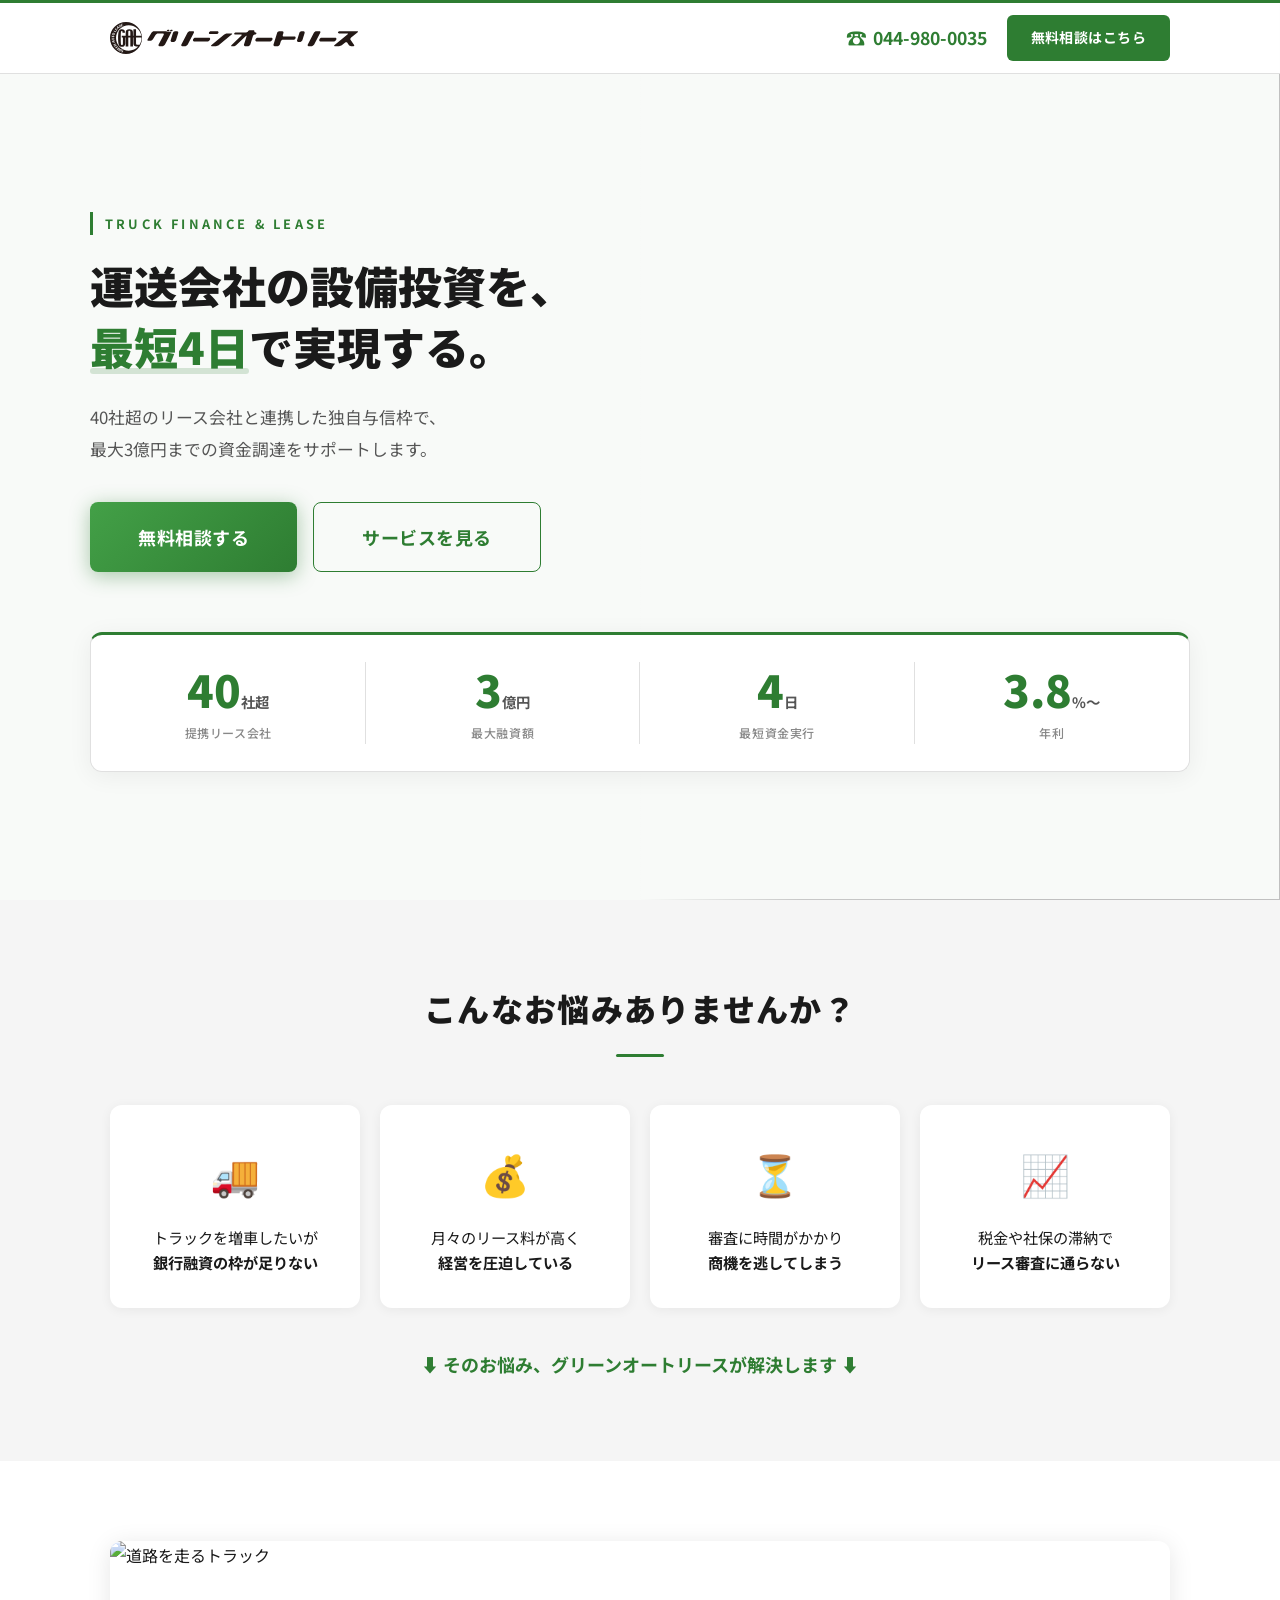
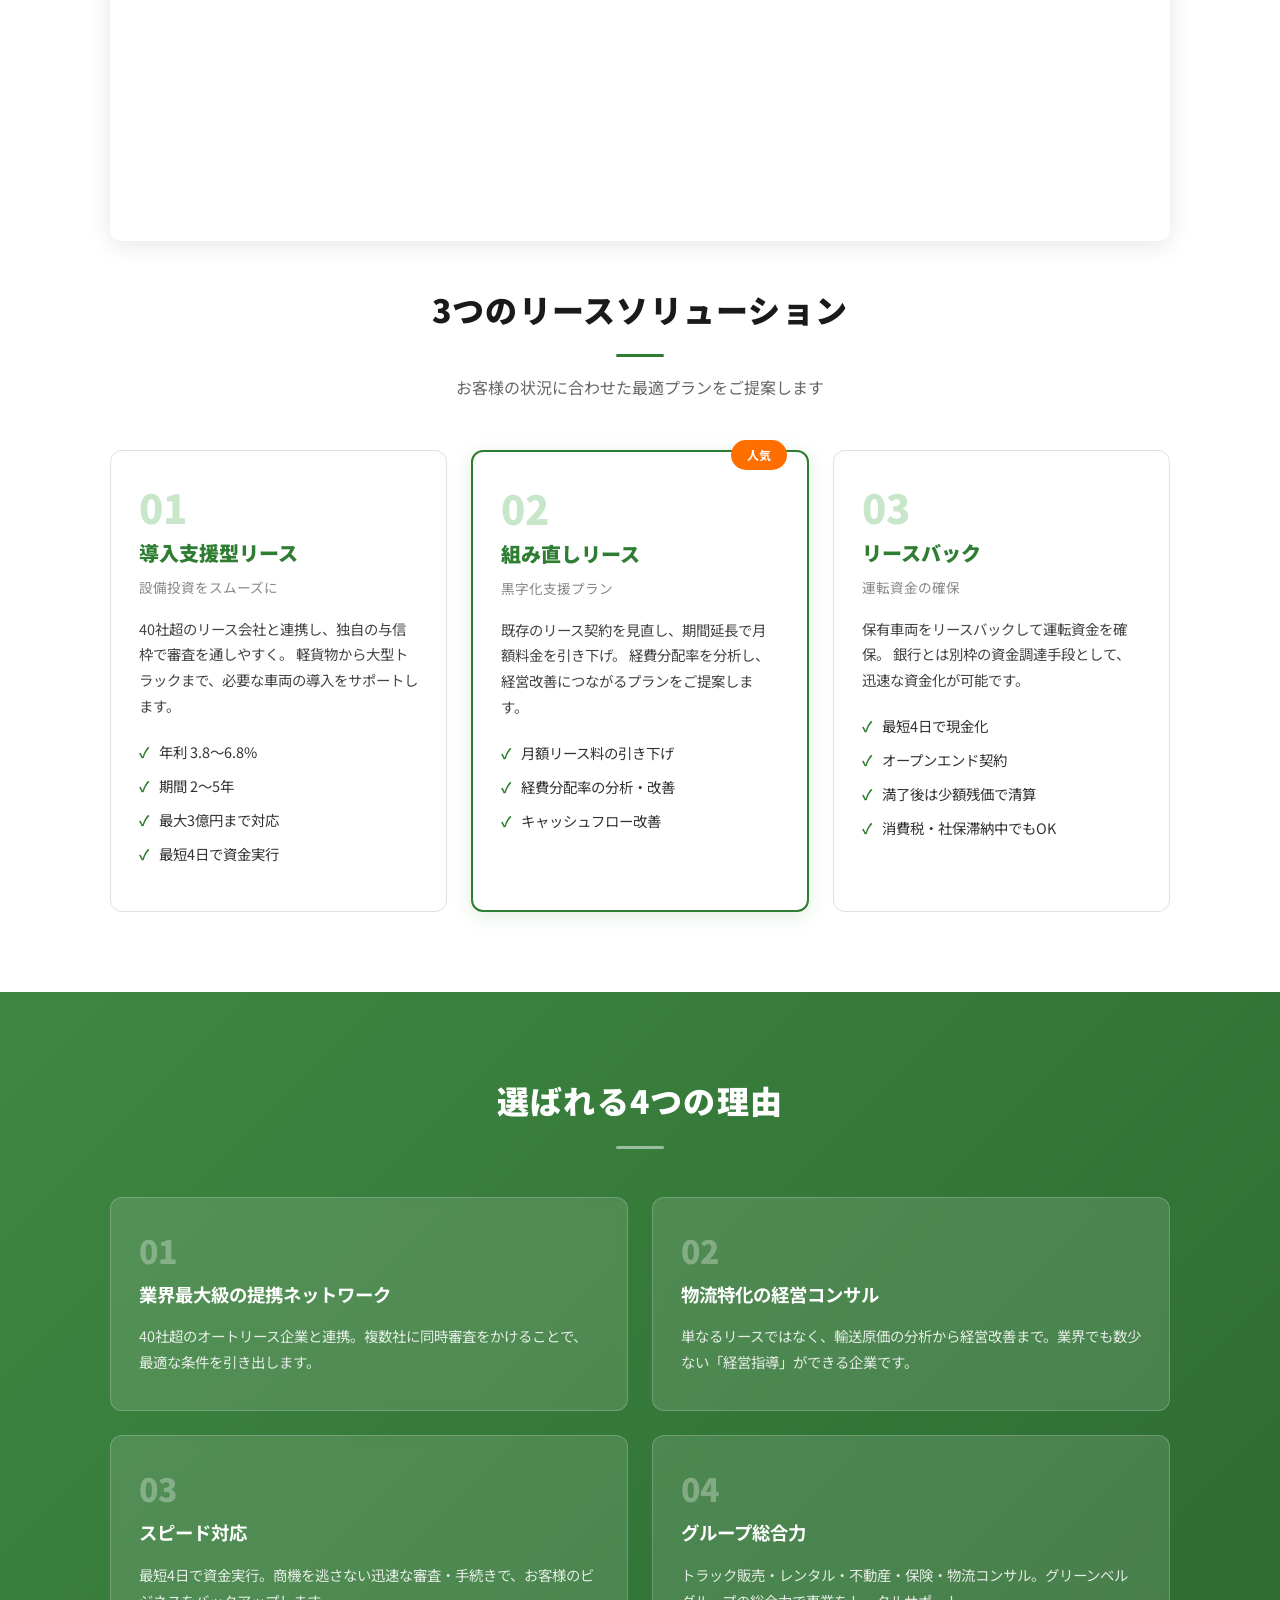
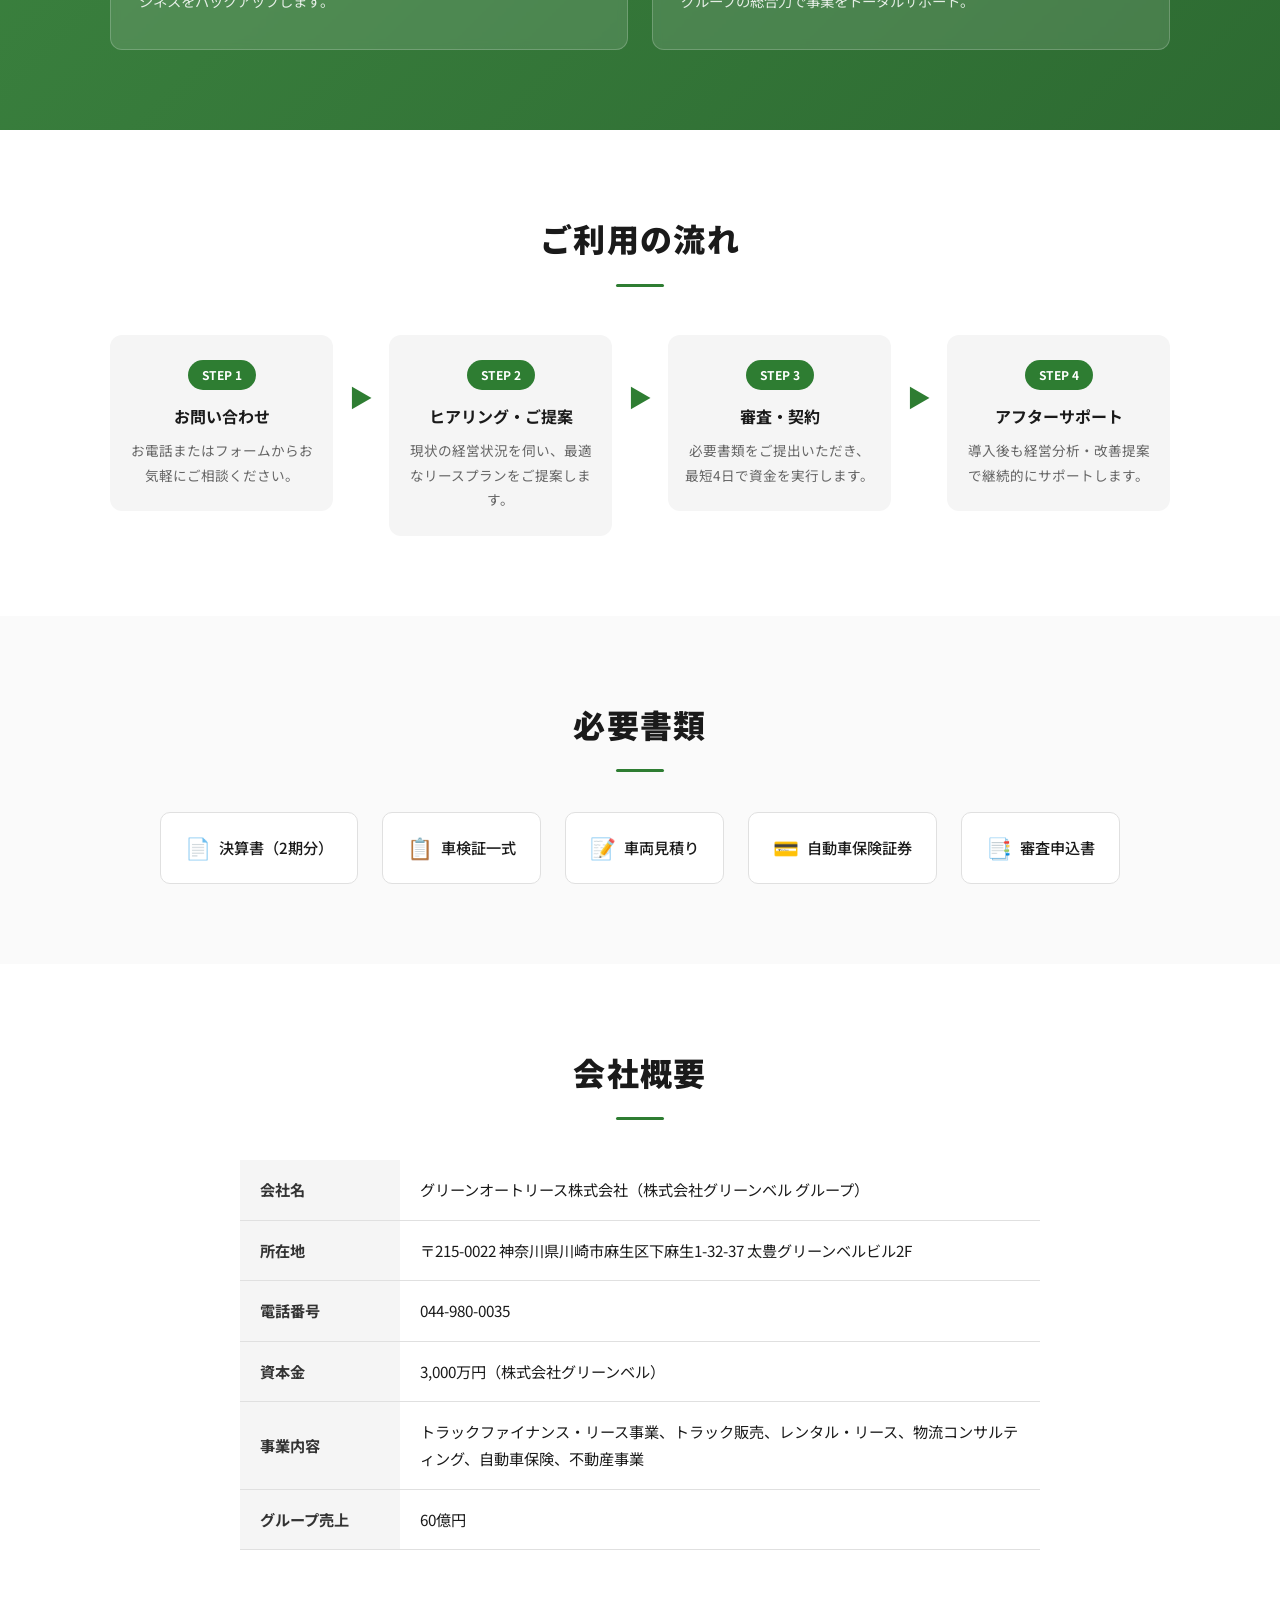
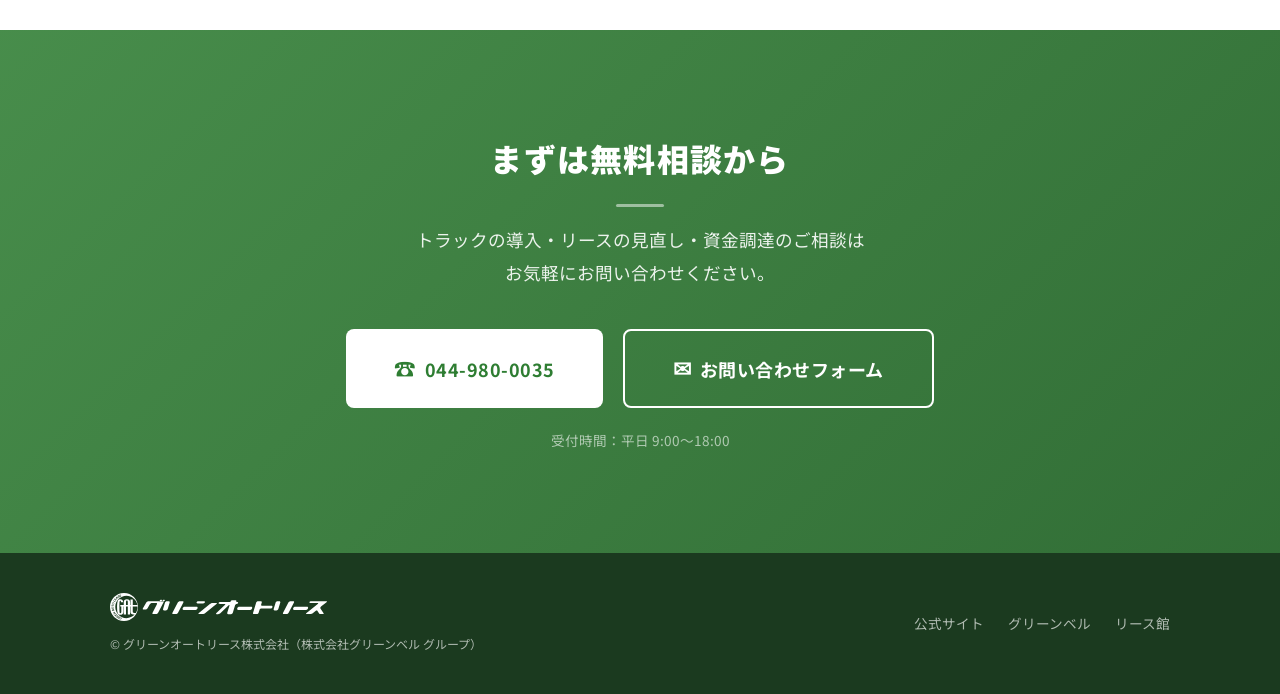
==== index.html @ 9e3f29f7 "Initial commit: グリーンオートリース LP Co-Authored-By: Claude Opus 4.6 <noreply@anthropic.com>" ====
<!DOCTYPE html>
<html lang="ja">
<head>
  <meta charset="UTF-8">
  <meta name="viewport" content="width=device-width, initial-scale=1.0">
  <title>グリーンオートリース｜物流事業の経営支援に特化したトラックリース</title>
  <meta name="description" content="グリーンオートリース株式会社。40社超のリース会社と連携し、最短4日・最大3億円のトラックファイナンスを実現。運送事業者様の黒字経営を支援します。">
  <link rel="preconnect" href="https://fonts.googleapis.com">
  <link href="https://fonts.googleapis.com/css2?family=Noto+Sans+JP:wght@400;500;700;900&display=swap" rel="stylesheet">
  <link rel="stylesheet" href="style.css">
</head>
<body>

  <!-- ========== HEADER ========== -->
  <header class="header">
    <div class="container header__inner">
      <a href="#" class="header__logo">
        <img src="logo.svg" alt="グリーンオートリース" class="header__logo-img">
      </a>
      <nav class="header__nav">
        <a href="tel:044-980-0035" class="header__tel">
          <span class="header__tel-icon">&#9742;</span>
          <span>044-980-0035</span>
        </a>
        <a href="#contact" class="btn btn--header">無料相談はこちら</a>
      </nav>
    </div>
  </header>

  <!-- ========== HERO ========== -->
  <section class="hero">
    <div class="hero__bg">
      <img src="https://images.unsplash.com/photo-1601584115197-04ecc0da31d7?w=1920&q=80" alt="" class="hero__bg-img">
    </div>
    <div class="container hero__inner">
      <div class="hero__content">
        <p class="hero__label">TRUCK FINANCE &amp; LEASE</p>
        <h1 class="hero__title">
          運送会社の設備投資を、<br>
          <span class="hero__title--accent">最短4日</span>で実現する。
        </h1>
        <p class="hero__lead">
          40社超のリース会社と連携した独自与信枠で、<br class="pc-only">
          最大3億円までの資金調達をサポートします。
        </p>
        <div class="hero__cta-group">
          <a href="#contact" class="btn btn--accent btn--lg">無料相談する</a>
          <a href="#services" class="btn btn--ghost btn--lg">サービスを見る</a>
        </div>
      </div>
      <div class="hero__numbers">
        <div class="hero__number-item">
          <span class="hero__number-value">40<small>社超</small></span>
          <span class="hero__number-label">提携リース会社</span>
        </div>
        <div class="hero__number-item">
          <span class="hero__number-value">3<small>億円</small></span>
          <span class="hero__number-label">最大融資額</span>
        </div>
        <div class="hero__number-item">
          <span class="hero__number-value">4<small>日</small></span>
          <span class="hero__number-label">最短資金実行</span>
        </div>
        <div class="hero__number-item">
          <span class="hero__number-value">3.8<small>%〜</small></span>
          <span class="hero__number-label">年利</span>
        </div>
      </div>
    </div>
  </section>

  <!-- ========== PROBLEMS ========== -->
  <section class="section section--gray" id="problems">
    <div class="container">
      <h2 class="section__title">こんなお悩みありませんか？</h2>
      <div class="problems__grid">
        <div class="problem-card">
          <div class="problem-card__icon">&#128666;</div>
          <p class="problem-card__text">トラックを増車したいが<br><strong>銀行融資の枠が足りない</strong></p>
        </div>
        <div class="problem-card">
          <div class="problem-card__icon">&#128176;</div>
          <p class="problem-card__text">月々のリース料が高く<br><strong>経営を圧迫している</strong></p>
        </div>
        <div class="problem-card">
          <div class="problem-card__icon">&#9203;</div>
          <p class="problem-card__text">審査に時間がかかり<br><strong>商機を逃してしまう</strong></p>
        </div>
        <div class="problem-card">
          <div class="problem-card__icon">&#128200;</div>
          <p class="problem-card__text">税金や社保の滞納で<br><strong>リース審査に通らない</strong></p>
        </div>
      </div>
      <p class="problems__answer">
        &#11015; そのお悩み、<strong>グリーンオートリース</strong>が解決します &#11015;
      </p>
    </div>
  </section>

  <!-- ========== SERVICES ========== -->
  <section class="section" id="services">
    <div class="container">
      <div class="section__hero-image">
        <img src="https://images.unsplash.com/photo-1592838064575-70ed626d3a0e?w=1100&q=80" alt="道路を走るトラック" class="section__img" loading="lazy">
      </div>
      <h2 class="section__title">3つのリースソリューション</h2>
      <p class="section__subtitle">お客様の状況に合わせた最適プランをご提案します</p>
      <div class="services__grid">

        <div class="service-card">
          <div class="service-card__number">01</div>
          <h3 class="service-card__title">導入支援型リース</h3>
          <p class="service-card__subtitle">設備投資をスムーズに</p>
          <p class="service-card__desc">
            40社超のリース会社と連携し、独自の与信枠で審査を通しやすく。
            軽貨物から大型トラックまで、必要な車両の導入をサポートします。
          </p>
          <ul class="service-card__list">
            <li>年利 3.8〜6.8%</li>
            <li>期間 2〜5年</li>
            <li>最大3億円まで対応</li>
            <li>最短4日で資金実行</li>
          </ul>
        </div>

        <div class="service-card service-card--highlight">
          <div class="service-card__badge">人気</div>
          <div class="service-card__number">02</div>
          <h3 class="service-card__title">組み直しリース</h3>
          <p class="service-card__subtitle">黒字化支援プラン</p>
          <p class="service-card__desc">
            既存のリース契約を見直し、期間延長で月額料金を引き下げ。
            経費分配率を分析し、経営改善につながるプランをご提案します。
          </p>
          <ul class="service-card__list">
            <li>月額リース料の引き下げ</li>
            <li>経費分配率の分析・改善</li>
            <li>キャッシュフロー改善</li>
          </ul>
        </div>

        <div class="service-card">
          <div class="service-card__number">03</div>
          <h3 class="service-card__title">リースバック</h3>
          <p class="service-card__subtitle">運転資金の確保</p>
          <p class="service-card__desc">
            保有車両をリースバックして運転資金を確保。
            銀行とは別枠の資金調達手段として、迅速な資金化が可能です。
          </p>
          <ul class="service-card__list">
            <li>最短4日で現金化</li>
            <li>オープンエンド契約</li>
            <li>満了後は少額残価で清算</li>
            <li>消費税・社保滞納中でもOK</li>
          </ul>
        </div>

      </div>
    </div>
  </section>

  <!-- ========== STRENGTHS ========== -->
  <section class="section section--green" id="strengths">
    <div class="container">
      <h2 class="section__title section__title--white">選ばれる4つの理由</h2>
      <div class="strengths__grid">
        <div class="strength-card">
          <div class="strength-card__number">01</div>
          <h3 class="strength-card__title">業界最大級の提携ネットワーク</h3>
          <p class="strength-card__desc">40社超のオートリース企業と連携。複数社に同時審査をかけることで、最適な条件を引き出します。</p>
        </div>
        <div class="strength-card">
          <div class="strength-card__number">02</div>
          <h3 class="strength-card__title">物流特化の経営コンサル</h3>
          <p class="strength-card__desc">単なるリースではなく、輸送原価の分析から経営改善まで。業界でも数少ない「経営指導」ができる企業です。</p>
        </div>
        <div class="strength-card">
          <div class="strength-card__number">03</div>
          <h3 class="strength-card__title">スピード対応</h3>
          <p class="strength-card__desc">最短4日で資金実行。商機を逃さない迅速な審査・手続きで、お客様のビジネスをバックアップします。</p>
        </div>
        <div class="strength-card">
          <div class="strength-card__number">04</div>
          <h3 class="strength-card__title">グループ総合力</h3>
          <p class="strength-card__desc">トラック販売・レンタル・不動産・保険・物流コンサル。グリーンベルグループの総合力で事業をトータルサポート。</p>
        </div>
      </div>
    </div>
  </section>

  <!-- ========== FLOW ========== -->
  <section class="section" id="flow">
    <div class="container">
      <h2 class="section__title">ご利用の流れ</h2>
      <div class="flow__steps">
        <div class="flow-step">
          <div class="flow-step__number">STEP 1</div>
          <h3 class="flow-step__title">お問い合わせ</h3>
          <p class="flow-step__desc">お電話またはフォームからお気軽にご相談ください。</p>
        </div>
        <div class="flow-step__arrow">&#9654;</div>
        <div class="flow-step">
          <div class="flow-step__number">STEP 2</div>
          <h3 class="flow-step__title">ヒアリング・ご提案</h3>
          <p class="flow-step__desc">現状の経営状況を伺い、最適なリースプランをご提案します。</p>
        </div>
        <div class="flow-step__arrow">&#9654;</div>
        <div class="flow-step">
          <div class="flow-step__number">STEP 3</div>
          <h3 class="flow-step__title">審査・契約</h3>
          <p class="flow-step__desc">必要書類をご提出いただき、最短4日で資金を実行します。</p>
        </div>
        <div class="flow-step__arrow">&#9654;</div>
        <div class="flow-step">
          <div class="flow-step__number">STEP 4</div>
          <h3 class="flow-step__title">アフターサポート</h3>
          <p class="flow-step__desc">導入後も経営分析・改善提案で継続的にサポートします。</p>
        </div>
      </div>
    </div>
  </section>

  <!-- ========== DOCUMENTS ========== -->
  <section class="section section--light" id="documents">
    <div class="container">
      <h2 class="section__title">必要書類</h2>
      <div class="documents__grid">
        <div class="document-item">
          <span class="document-item__icon">&#128196;</span>
          <span>決算書（2期分）</span>
        </div>
        <div class="document-item">
          <span class="document-item__icon">&#128203;</span>
          <span>車検証一式</span>
        </div>
        <div class="document-item">
          <span class="document-item__icon">&#128221;</span>
          <span>車両見積り</span>
        </div>
        <div class="document-item">
          <span class="document-item__icon">&#128179;</span>
          <span>自動車保険証券</span>
        </div>
        <div class="document-item">
          <span class="document-item__icon">&#128209;</span>
          <span>審査申込書</span>
        </div>
      </div>
    </div>
  </section>

  <!-- ========== COMPANY ========== -->
  <section class="section" id="company">
    <div class="container">
      <h2 class="section__title">会社概要</h2>
      <table class="company-table">
        <tr>
          <th>会社名</th>
          <td>グリーンオートリース株式会社（株式会社グリーンベル グループ）</td>
        </tr>
        <tr>
          <th>所在地</th>
          <td>〒215-0022 神奈川県川崎市麻生区下麻生1-32-37 太豊グリーンベルビル2F</td>
        </tr>
        <tr>
          <th>電話番号</th>
          <td>044-980-0035</td>
        </tr>
        <tr>
          <th>資本金</th>
          <td>3,000万円（株式会社グリーンベル）</td>
        </tr>
        <tr>
          <th>事業内容</th>
          <td>トラックファイナンス・リース事業、トラック販売、レンタル・リース、物流コンサルティング、自動車保険、不動産事業</td>
        </tr>
        <tr>
          <th>グループ売上</th>
          <td>60億円</td>
        </tr>
      </table>
    </div>
  </section>

  <!-- ========== CTA / CONTACT ========== -->
  <section class="section section--cta" id="contact">
    <div class="container">
      <h2 class="section__title section__title--white">まずは無料相談から</h2>
      <p class="cta__lead">トラックの導入・リースの見直し・資金調達のご相談は<br>お気軽にお問い合わせください。</p>
      <div class="cta__buttons">
        <a href="tel:044-980-0035" class="btn btn--white btn--lg">
          <span class="btn__icon">&#9742;</span> 044-980-0035
        </a>
        <a href="#" class="btn btn--outline-white btn--lg">
          <span class="btn__icon">&#9993;</span> お問い合わせフォーム
        </a>
      </div>
      <p class="cta__note">受付時間：平日 9:00〜18:00</p>
    </div>
  </section>

  <!-- ========== FOOTER ========== -->
  <footer class="footer">
    <div class="container footer__inner">
      <div class="footer__brand">
        <img src="logo_white.svg" alt="グリーンオートリース" class="footer__logo-img">
        <p class="footer__copy">&copy; グリーンオートリース株式会社（株式会社グリーンベル グループ）</p>
      </div>
      <div class="footer__links">
        <a href="https://www.g-autolease.com/" target="_blank" rel="noopener">公式サイト</a>
        <a href="https://www.green-bell.net/" target="_blank" rel="noopener">グリーンベル</a>
        <a href="https://leasecan.com/" target="_blank" rel="noopener">リース館</a>
      </div>
    </div>
  </footer>

</body>
</html>
---- style.css ----
/* ========================================
   グリーンオートリース LP - Style
   ======================================== */

/* ---------- Reset & Base ---------- */
*,
*::before,
*::after {
  margin: 0;
  padding: 0;
  box-sizing: border-box;
}

html {
  scroll-behavior: smooth;
  font-size: 16px;
}

body {
  font-family: "Noto Sans JP", sans-serif;
  color: #1a1a1a;
  line-height: 1.8;
  background: #fff;
}

a {
  color: inherit;
  text-decoration: none;
}

img {
  max-width: 100%;
  height: auto;
}

/* ---------- Utility ---------- */
.container {
  max-width: 1100px;
  margin: 0 auto;
  padding: 0 20px;
}

.sp-only {
  display: none;
}

.pc-only {
  display: inline;
}

/* ---------- Buttons ---------- */
.btn {
  display: inline-flex;
  align-items: center;
  justify-content: center;
  gap: 8px;
  font-family: inherit;
  font-weight: 700;
  border: none;
  border-radius: 6px;
  cursor: pointer;
  transition: all 0.3s ease;
  text-align: center;
  letter-spacing: 0.03em;
}

.btn--primary {
  background: #2e7d32;
  color: #fff;
  box-shadow: 0 4px 16px rgba(46, 125, 50, 0.35);
}

.btn--primary:hover {
  background: #1b5e20;
  transform: translateY(-2px);
  box-shadow: 0 6px 20px rgba(46, 125, 50, 0.45);
}

.btn--white {
  background: #fff;
  color: #2e7d32;
}

.btn--white:hover {
  background: #e8f5e9;
}

.btn--outline-white {
  background: transparent;
  color: #fff;
  border: 2px solid #fff;
}

.btn--outline-white:hover {
  background: rgba(255, 255, 255, 0.15);
}

.btn--accent {
  background: linear-gradient(135deg, #43a047, #2e7d32);
  color: #fff;
  box-shadow: 0 4px 20px rgba(46, 125, 50, 0.4);
  border: none;
}

.btn--accent:hover {
  background: linear-gradient(135deg, #388e3c, #1b5e20);
  transform: translateY(-2px);
  box-shadow: 0 8px 28px rgba(46, 125, 50, 0.5);
}

.btn--ghost {
  background: transparent;
  color: #2e7d32;
  border: 1px solid #2e7d32;
}

.btn--ghost:hover {
  background: #e8f5e9;
  border-color: #1b5e20;
}

.btn--header {
  background: #2e7d32;
  color: #fff;
  padding: 10px 24px;
  font-size: 0.875rem;
  border-radius: 6px;
}

.btn--header:hover {
  background: #1b5e20;
}

.btn--lg {
  padding: 18px 48px;
  font-size: 1.125rem;
  border-radius: 8px;
}

.btn__icon {
  font-size: 1.2em;
}

/* ---------- Header ---------- */
.header {
  position: fixed;
  top: 0;
  left: 0;
  width: 100%;
  background: rgba(255, 255, 255, 0.97);
  backdrop-filter: blur(12px);
  z-index: 100;
  border-bottom: 1px solid #e0e0e0;
  border-top: 3px solid #2e7d32;
}

.header__inner {
  display: flex;
  align-items: center;
  justify-content: space-between;
  height: 70px;
}

.header__logo {
  display: flex;
  align-items: center;
}

.header__logo-img {
  height: 32px;
  width: auto;
}

.header__nav {
  display: flex;
  align-items: center;
  gap: 20px;
}

.header__tel {
  display: flex;
  align-items: center;
  gap: 6px;
  font-weight: 700;
  font-size: 1.1rem;
  color: #2e7d32;
}

.header__tel-icon {
  font-size: 1.3rem;
}

/* ---------- Hero ---------- */
.hero {
  position: relative;
  min-height: 100vh;
  display: flex;
  align-items: center;
  overflow: hidden;
  background: #f8faf8;
}

.hero__bg {
  position: absolute;
  right: 0;
  top: 0;
  width: 50%;
  height: 100%;
  z-index: 1;
}

.hero__bg-img {
  width: 100%;
  height: 100%;
  object-fit: cover;
}

.hero__bg::after {
  content: "";
  position: absolute;
  inset: 0;
  background: linear-gradient(
    90deg,
    #f8faf8 0%,
    rgba(248, 250, 248, 0.15) 25%,
    transparent 60%
  );
}

.hero__inner {
  position: relative;
  z-index: 2;
  padding: 160px 0 80px;
  width: 100%;
}

.hero__content {
  max-width: 600px;
}

.hero__label {
  display: inline-block;
  color: #2e7d32;
  font-size: 0.8rem;
  font-weight: 700;
  letter-spacing: 0.25em;
  text-transform: uppercase;
  margin-bottom: 20px;
  border-left: 3px solid #2e7d32;
  padding-left: 12px;
}

.hero__title {
  font-size: 2.75rem;
  font-weight: 900;
  line-height: 1.4;
  margin-bottom: 24px;
  color: #1a1a1a;
}

.hero__title--accent {
  color: #2e7d32;
  position: relative;
  display: inline-block;
}

.hero__title--accent::after {
  content: "";
  position: absolute;
  bottom: 4px;
  left: 0;
  width: 100%;
  height: 6px;
  background: rgba(46, 125, 50, 0.18);
  border-radius: 3px;
}

.hero__lead {
  font-size: 1.05rem;
  color: #555;
  margin-bottom: 36px;
  line-height: 1.9;
}

.hero__cta-group {
  display: flex;
  gap: 16px;
  margin-bottom: 0;
}

.hero__numbers {
  display: flex;
  gap: 0;
  margin-top: 60px;
  background: #fff;
  border: 1px solid #e0e0e0;
  border-radius: 12px;
  padding: 0;
  overflow: hidden;
  box-shadow: 0 4px 24px rgba(0, 0, 0, 0.06);
  border-top: 3px solid #2e7d32;
}

.hero__number-item {
  flex: 1;
  display: flex;
  flex-direction: column;
  align-items: center;
  padding: 28px 16px;
  position: relative;
}

.hero__number-item:not(:last-child)::after {
  content: "";
  position: absolute;
  right: 0;
  top: 20%;
  height: 60%;
  width: 1px;
  background: #e0e0e0;
}

.hero__number-value {
  font-size: 2.75rem;
  font-weight: 900;
  color: #2e7d32;
  line-height: 1.2;
}

.hero__number-value small {
  font-size: 0.9rem;
  font-weight: 700;
  color: #555;
}

.hero__number-label {
  font-size: 0.75rem;
  color: #888;
  font-weight: 500;
  margin-top: 6px;
  letter-spacing: 0.05em;
}

/* ---------- Section ---------- */
.section {
  padding: 80px 0;
}

.section--gray {
  background: #f5f5f5;
}

.section--light {
  background: #fafafa;
}

.section--green {
  background:
    linear-gradient(135deg, rgba(46, 125, 50, 0.92), rgba(27, 94, 32, 0.92)),
    url('https://images.unsplash.com/photo-1644079446600-219068676743?w=1600&q=80') center/cover no-repeat;
}

.section--cta {
  background:
    linear-gradient(135deg, rgba(46, 125, 50, 0.88), rgba(27, 94, 32, 0.90)),
    url('https://images.unsplash.com/photo-1565891741441-64926e441838?w=1600&q=80') center/cover no-repeat;
  padding: 100px 0;
}

.section__title {
  text-align: center;
  font-size: 2rem;
  font-weight: 900;
  margin-bottom: 16px;
  color: #1a1a1a;
  letter-spacing: 0.04em;
}

.section__title::after {
  content: "";
  display: block;
  width: 48px;
  height: 3px;
  background: #2e7d32;
  margin: 16px auto 0;
  border-radius: 2px;
}

.section__title--white {
  color: #fff;
}

.section__title--white::after {
  background: rgba(255, 255, 255, 0.5);
}

.section__subtitle {
  text-align: center;
  color: #666;
  margin-bottom: 48px;
}

.section__hero-image {
  margin-bottom: 40px;
  border-radius: 12px;
  overflow: hidden;
  box-shadow: 0 4px 24px rgba(0, 0, 0, 0.1);
}

.section__img {
  width: 100%;
  height: 300px;
  object-fit: cover;
  display: block;
}

/* ---------- Problems ---------- */
.problems__grid {
  display: grid;
  grid-template-columns: repeat(4, 1fr);
  gap: 20px;
  margin: 48px 0 40px;
}

.problem-card {
  background: #fff;
  border-radius: 12px;
  padding: 32px 20px;
  text-align: center;
  box-shadow: 0 2px 12px rgba(0, 0, 0, 0.06);
  transition: transform 0.3s ease;
}

.problem-card:hover {
  transform: translateY(-4px);
}

.problem-card__icon {
  font-size: 2.5rem;
  margin-bottom: 16px;
}

.problem-card__text {
  font-size: 0.95rem;
  line-height: 1.7;
}

.problems__answer {
  text-align: center;
  font-size: 1.125rem;
  color: #2e7d32;
  font-weight: 700;
}

/* ---------- Services ---------- */
.services__grid {
  display: grid;
  grid-template-columns: repeat(3, 1fr);
  gap: 24px;
  margin-top: 48px;
}

.service-card {
  background: #fff;
  border: 1px solid #e0e0e0;
  border-radius: 12px;
  padding: 36px 28px;
  position: relative;
  transition: all 0.3s ease;
}

.service-card:hover {
  box-shadow: 0 8px 32px rgba(0, 0, 0, 0.1);
  transform: translateY(-4px);
}

.service-card--highlight {
  border: 2px solid #2e7d32;
  box-shadow: 0 4px 20px rgba(46, 125, 50, 0.15);
}

.service-card__badge {
  position: absolute;
  top: -12px;
  right: 20px;
  background: #ff6f00;
  color: #fff;
  padding: 4px 16px;
  border-radius: 20px;
  font-size: 0.75rem;
  font-weight: 700;
}

.service-card__number {
  font-size: 2.5rem;
  font-weight: 900;
  color: #c8e6c9;
  margin-bottom: 8px;
  line-height: 1;
}

.service-card__title {
  font-size: 1.25rem;
  font-weight: 900;
  margin-bottom: 4px;
  color: #2e7d32;
}

.service-card__subtitle {
  font-size: 0.85rem;
  color: #888;
  margin-bottom: 16px;
}

.service-card__desc {
  font-size: 0.9rem;
  color: #444;
  margin-bottom: 20px;
  line-height: 1.8;
}

.service-card__list {
  list-style: none;
  padding: 0;
}

.service-card__list li {
  position: relative;
  padding-left: 20px;
  font-size: 0.9rem;
  margin-bottom: 8px;
  color: #333;
}

.service-card__list li::before {
  content: "✓";
  position: absolute;
  left: 0;
  color: #2e7d32;
  font-weight: 700;
}

/* ---------- Strengths ---------- */
.strengths__grid {
  display: grid;
  grid-template-columns: repeat(2, 1fr);
  gap: 24px;
  margin-top: 48px;
}

.strength-card {
  background: rgba(255, 255, 255, 0.12);
  backdrop-filter: blur(4px);
  border: 1px solid rgba(255, 255, 255, 0.2);
  border-radius: 12px;
  padding: 36px 28px;
  color: #fff;
  transition: all 0.3s ease;
}

.strength-card:hover {
  background: rgba(255, 255, 255, 0.18);
  transform: translateY(-4px);
}

.strength-card__number {
  font-size: 2rem;
  font-weight: 900;
  color: rgba(255, 255, 255, 0.3);
  margin-bottom: 12px;
  line-height: 1;
}

.strength-card__title {
  font-size: 1.15rem;
  font-weight: 700;
  margin-bottom: 12px;
}

.strength-card__desc {
  font-size: 0.9rem;
  line-height: 1.8;
  color: rgba(255, 255, 255, 0.85);
}

/* ---------- Flow ---------- */
.flow__steps {
  display: flex;
  align-items: flex-start;
  justify-content: center;
  gap: 16px;
  margin-top: 48px;
  flex-wrap: wrap;
}

.flow-step {
  flex: 1;
  min-width: 180px;
  max-width: 240px;
  text-align: center;
  padding: 24px 16px;
  background: #f5f5f5;
  border-radius: 12px;
}

.flow-step__number {
  font-size: 0.75rem;
  font-weight: 700;
  color: #fff;
  background: #2e7d32;
  display: inline-block;
  padding: 4px 14px;
  border-radius: 20px;
  margin-bottom: 12px;
}

.flow-step__title {
  font-size: 1rem;
  font-weight: 700;
  margin-bottom: 8px;
}

.flow-step__desc {
  font-size: 0.85rem;
  color: #666;
}

.flow-step__arrow {
  display: flex;
  align-items: center;
  color: #2e7d32;
  font-size: 1.5rem;
  padding-top: 40px;
}

/* ---------- Documents ---------- */
.documents__grid {
  display: flex;
  justify-content: center;
  gap: 24px;
  flex-wrap: wrap;
  margin-top: 40px;
}

.document-item {
  display: flex;
  align-items: center;
  gap: 8px;
  background: #fff;
  padding: 16px 24px;
  border-radius: 10px;
  border: 1px solid #e0e0e0;
  font-size: 0.95rem;
  font-weight: 500;
}

.document-item__icon {
  font-size: 1.3rem;
}

/* ---------- Company Table ---------- */
.company-table {
  width: 100%;
  max-width: 800px;
  margin: 40px auto 0;
  border-collapse: collapse;
}

.company-table th,
.company-table td {
  padding: 16px 20px;
  border-bottom: 1px solid #e0e0e0;
  text-align: left;
  font-size: 0.95rem;
}

.company-table th {
  width: 160px;
  background: #f5f5f5;
  font-weight: 700;
  color: #333;
  white-space: nowrap;
}

/* ---------- CTA ---------- */
.cta__lead {
  text-align: center;
  color: rgba(255, 255, 255, 0.9);
  font-size: 1.1rem;
  margin-bottom: 40px;
  line-height: 1.9;
}

.cta__buttons {
  display: flex;
  justify-content: center;
  gap: 20px;
  flex-wrap: wrap;
  margin-bottom: 20px;
}

.cta__note {
  text-align: center;
  color: rgba(255, 255, 255, 0.6);
  font-size: 0.85rem;
}

/* ---------- Footer ---------- */
.footer {
  background: #1b3a1f;
  color: rgba(255, 255, 255, 0.65);
  padding: 40px 0;
}

.footer__inner {
  display: flex;
  align-items: center;
  justify-content: space-between;
}

.footer__logo-img {
  height: 28px;
  width: auto;
}

.footer__copy {
  font-size: 0.75rem;
  margin-top: 4px;
}

.footer__links {
  display: flex;
  gap: 24px;
  font-size: 0.85rem;
}

.footer__links a:hover {
  color: #fff;
}

/* ========================================
   Responsive
   ======================================== */
@media (max-width: 768px) {
  .sp-only {
    display: inline;
  }

  .pc-only {
    display: none;
  }

  .hero__inner {
    padding: 120px 0 60px;
  }

  .hero__title {
    font-size: 1.75rem;
  }

  .hero__bg {
    width: 100%;
    height: 40%;
    top: auto;
    bottom: 0;
  }

  .hero__bg::after {
    background: linear-gradient(
      180deg,
      #f8faf8 0%,
      rgba(248, 250, 248, 0.5) 40%,
      transparent 100%
    );
  }

  .hero__content {
    max-width: 100%;
  }

  .hero__cta-group {
    flex-direction: column;
  }

  .hero__numbers {
    flex-wrap: wrap;
  }

  .hero__number-item {
    flex: 1 1 45%;
  }

  .hero__number-item:nth-child(2)::after {
    display: none;
  }

  .hero__number-value {
    font-size: 2rem;
  }

  .btn--lg {
    padding: 16px 32px;
    font-size: 1rem;
    width: 100%;
  }

  .section {
    padding: 60px 0;
  }

  .section__title {
    font-size: 1.5rem;
  }

  .problems__grid {
    grid-template-columns: repeat(2, 1fr);
    gap: 12px;
  }

  .services__grid {
    grid-template-columns: 1fr;
    gap: 16px;
  }

  .strengths__grid {
    grid-template-columns: 1fr;
    gap: 16px;
  }

  .flow__steps {
    flex-direction: column;
    align-items: center;
  }

  .flow-step {
    max-width: 100%;
    width: 100%;
  }

  .flow-step__arrow {
    padding-top: 0;
    transform: rotate(90deg);
  }

  .header__tel {
    display: none;
  }

  .company-table th {
    width: 100px;
    font-size: 0.85rem;
  }

  .company-table td {
    font-size: 0.85rem;
  }

  .footer__inner {
    flex-direction: column;
    text-align: center;
    gap: 20px;
  }

  .documents__grid {
    flex-direction: column;
    align-items: center;
  }

  .cta__buttons {
    flex-direction: column;
    align-items: center;
  }
}

@media (max-width: 480px) {
  .hero__title {
    font-size: 1.4rem;
  }

  .hero__number-value {
    font-size: 1.8rem;
  }

  .problems__grid {
    grid-template-columns: 1fr;
  }
}
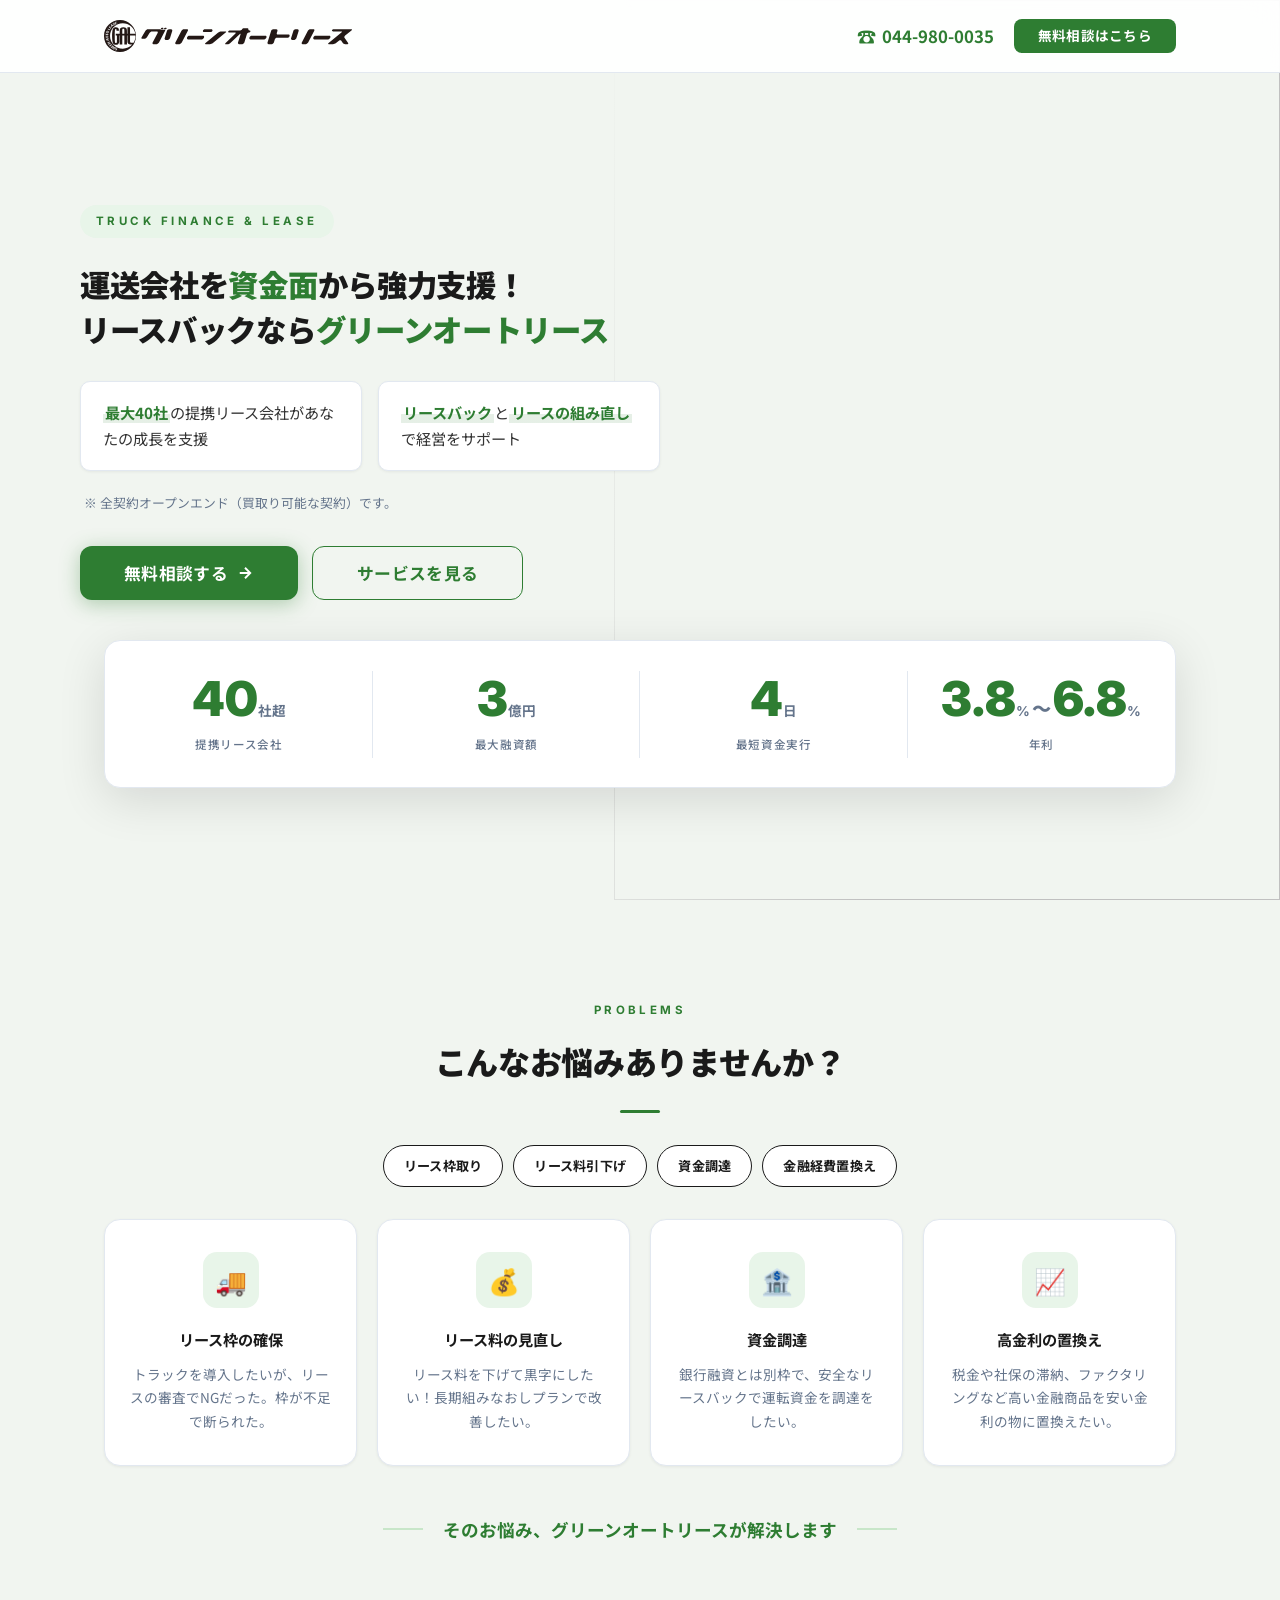
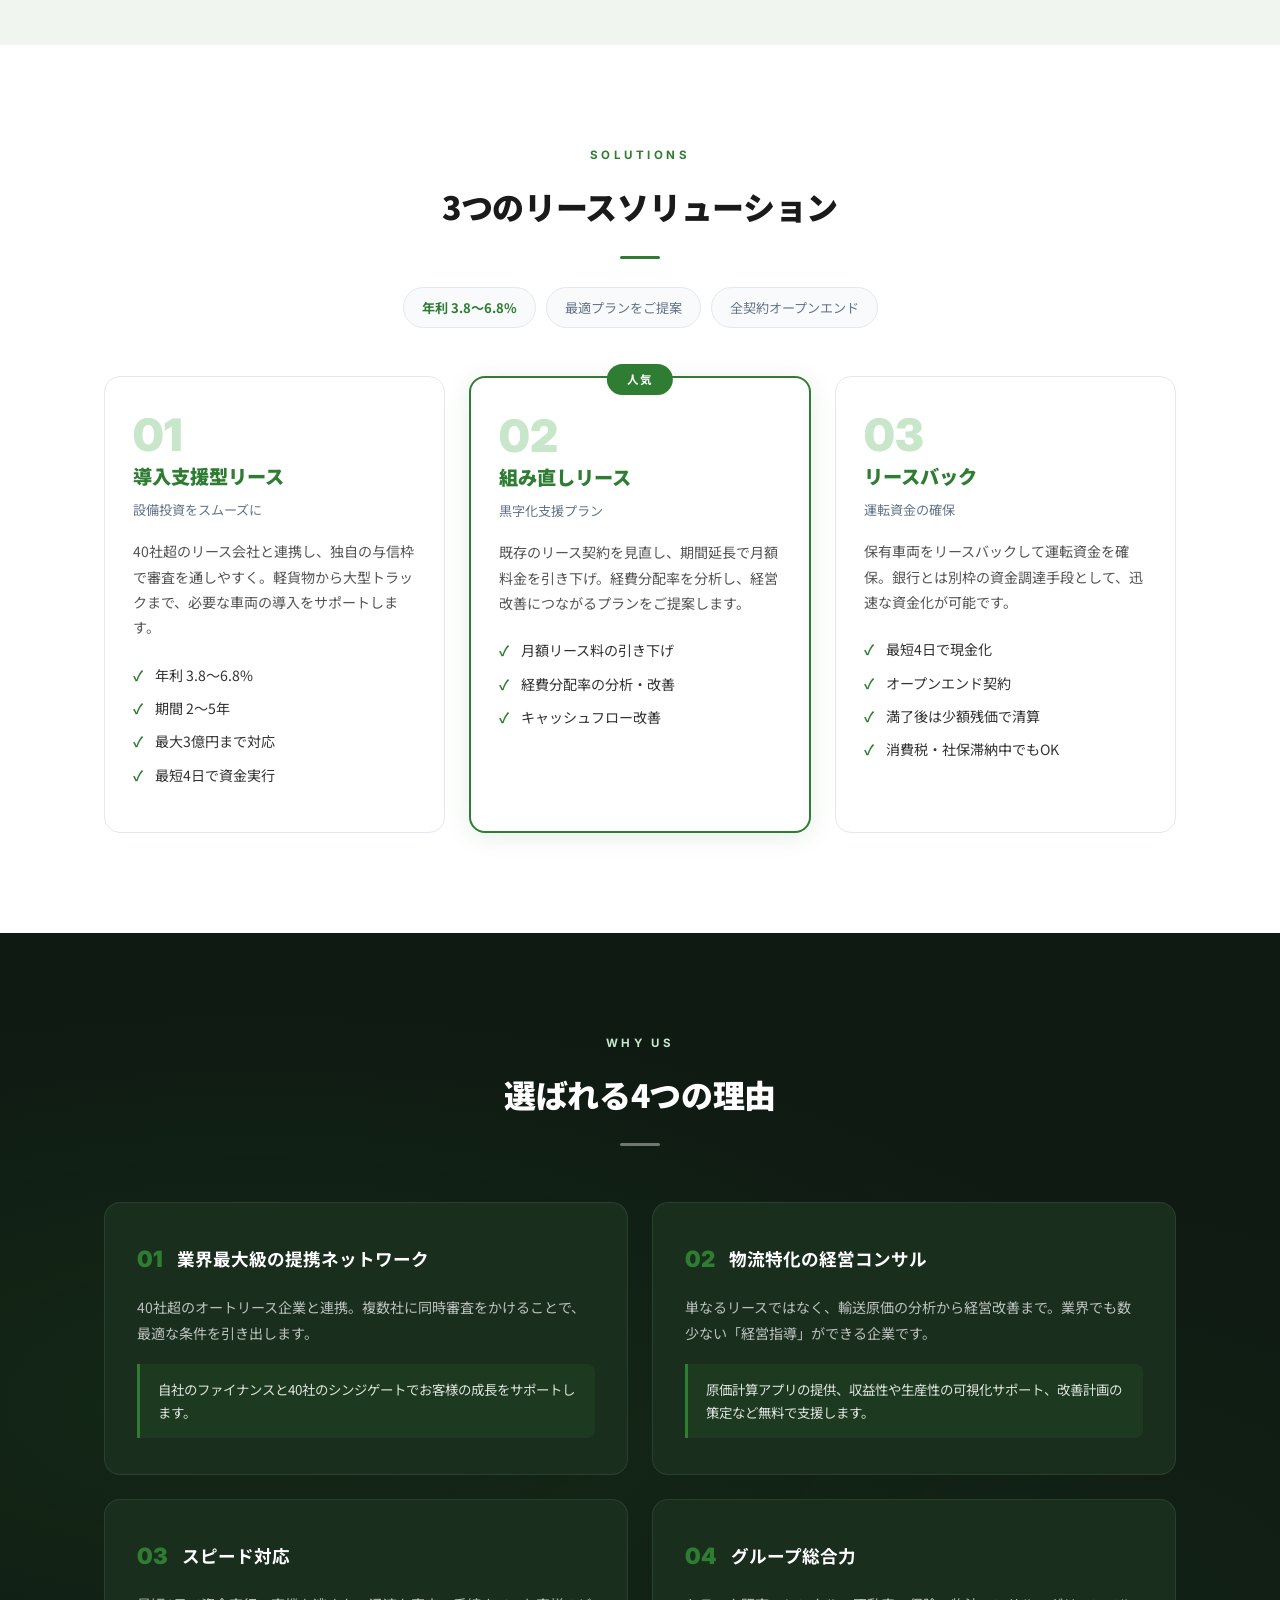
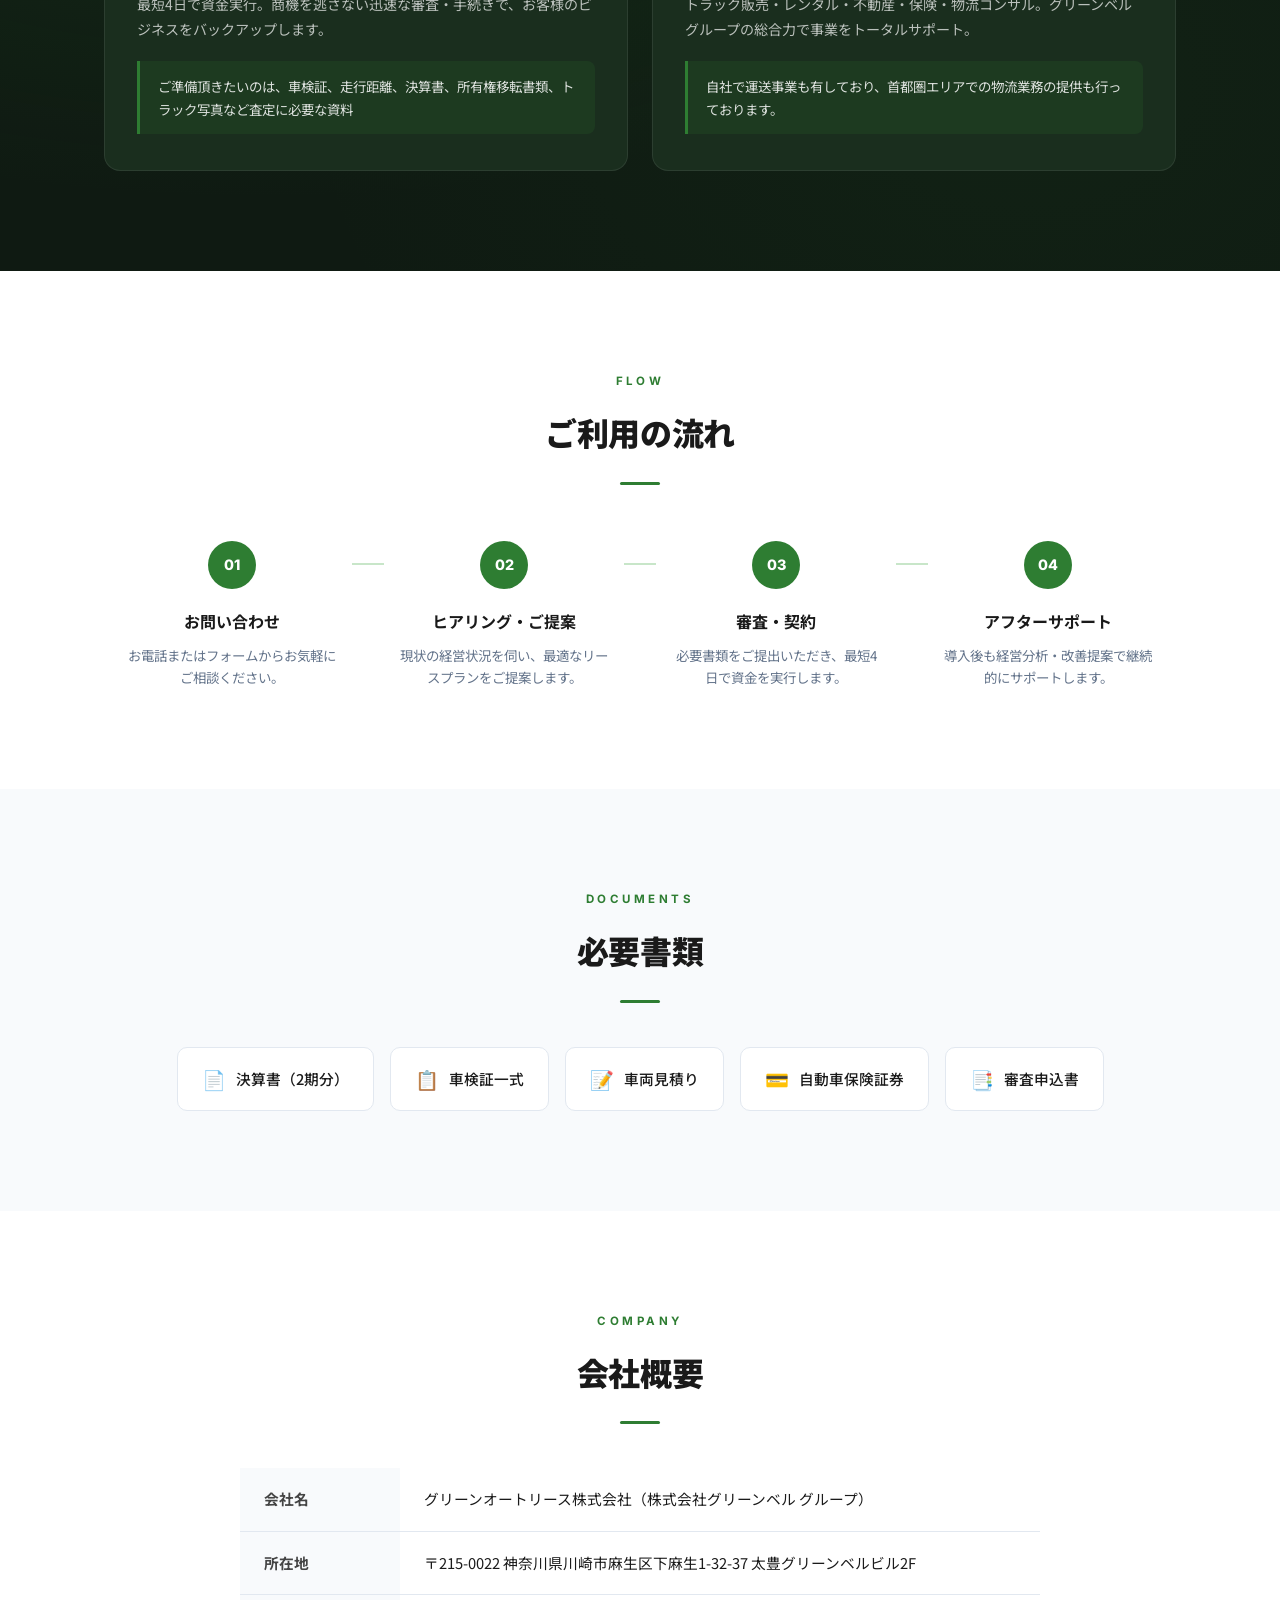
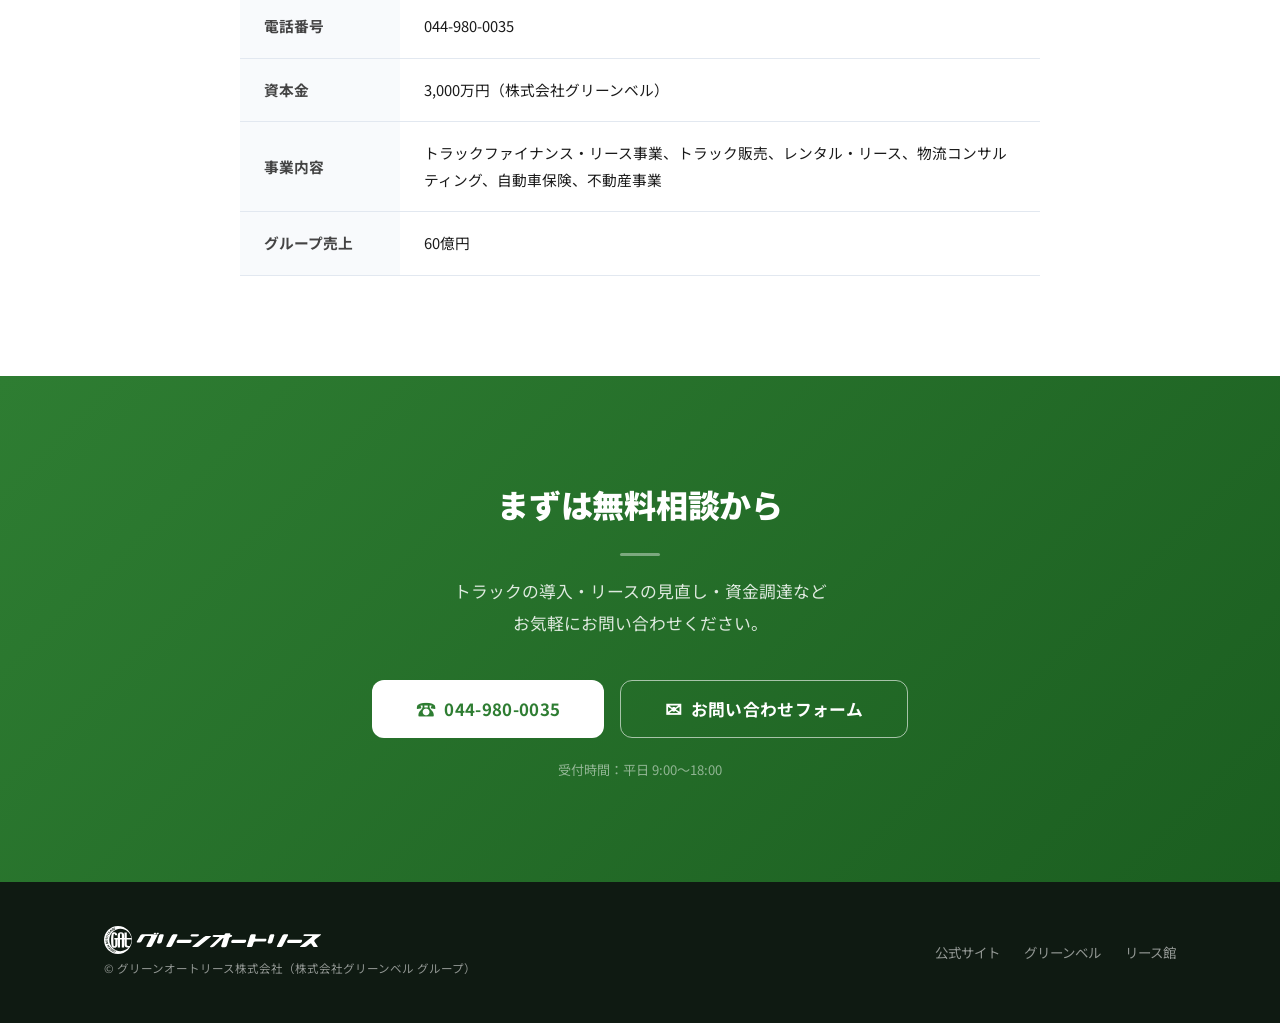
==== commit a0c329e1: "PDF参考デザインに基づくLP全面リニューアル - ヒーロー: キャッチコピー変更、ポイントボックス横並び、マーカー風ハイライト追加 - お悩みセクション: 4カテゴリタブ追加、カードデザイン刷新 -" ====
--- a/index.html
+++ b/index.html
@@ -6,7 +6,7 @@
   <title>グリーンオートリース｜物流事業の経営支援に特化したトラックリース</title>
   <meta name="description" content="グリーンオートリース株式会社。40社超のリース会社と連携し、最短4日・最大3億円のトラックファイナンスを実現。運送事業者様の黒字経営を支援します。">
   <link rel="preconnect" href="https://fonts.googleapis.com">
-  <link href="https://fonts.googleapis.com/css2?family=Noto+Sans+JP:wght@400;500;700;900&display=swap" rel="stylesheet">
+  <link href="https://fonts.googleapis.com/css2?family=Noto+Sans+JP:wght@400;500;700;900&family=Inter:wght@400;600;800;900&display=swap" rel="stylesheet">
   <link rel="stylesheet" href="style.css">
 </head>
 <body>
@@ -20,7 +20,10 @@
       <nav class="header__nav">
         <a href="tel:044-980-0035" class="header__tel">
           <span class="header__tel-icon">&#9742;</span>
-          <span>044-980-0035</span>
+          044-980-0035
+        </a>
+        <a href="tel:044-980-0035" class="header__tel-sp" aria-label="電話する">
+          <span>&#9742;</span>
         </a>
         <a href="#contact" class="btn btn--header">無料相談はこちら</a>
       </nav>
@@ -31,39 +34,55 @@
   <section class="hero">
     <div class="hero__bg">
       <img src="https://images.unsplash.com/photo-1601584115197-04ecc0da31d7?w=1920&q=80" alt="" class="hero__bg-img">
+      <div class="hero__bg-overlay"></div>
     </div>
     <div class="container hero__inner">
       <div class="hero__content">
         <p class="hero__label">TRUCK FINANCE &amp; LEASE</p>
-        <h1 class="hero__title">
-          運送会社の設備投資を、<br>
-          <span class="hero__title--accent">最短4日</span>で実現する。
-        </h1>
-        <p class="hero__lead">
-          40社超のリース会社と連携した独自与信枠で、<br class="pc-only">
-          最大3億円までの資金調達をサポートします。
-        </p>
+        <div class="hero__box">
+          <h1 class="hero__box-title">
+            運送会社を<span class="text-accent">資金面</span>から強力支援！<br>
+            リースバックなら<span class="text-accent">グリーンオートリース</span>
+          </h1>
+          <div class="hero__box-points">
+            <div class="hero__box-point">
+              <p><span class="text-highlight">最大40社</span>の提携リース会社があなたの成長を支援</p>
+            </div>
+            <div class="hero__box-point">
+              <p><span class="text-highlight">リースバック</span>と<span class="text-highlight">リースの組み直し</span>で経営をサポート</p>
+            </div>
+          </div>
+          <p class="hero__box-note">※ 全契約オープンエンド（買取り可能な契約）です。</p>
+        </div>
         <div class="hero__cta-group">
-          <a href="#contact" class="btn btn--accent btn--lg">無料相談する</a>
+          <a href="#contact" class="btn btn--accent btn--lg">
+            <span>無料相談する</span>
+            <svg width="18" height="18" viewBox="0 0 24 24" fill="none" stroke="currentColor" stroke-width="2.5"><path d="M5 12h14M12 5l7 7-7 7"/></svg>
+          </a>
           <a href="#services" class="btn btn--ghost btn--lg">サービスを見る</a>
         </div>
       </div>
-      <div class="hero__numbers">
-        <div class="hero__number-item">
-          <span class="hero__number-value">40<small>社超</small></span>
-          <span class="hero__number-label">提携リース会社</span>
-        </div>
-        <div class="hero__number-item">
-          <span class="hero__number-value">3<small>億円</small></span>
-          <span class="hero__number-label">最大融資額</span>
-        </div>
-        <div class="hero__number-item">
-          <span class="hero__number-value">4<small>日</small></span>
-          <span class="hero__number-label">最短資金実行</span>
-        </div>
-        <div class="hero__number-item">
-          <span class="hero__number-value">3.8<small>%〜</small></span>
-          <span class="hero__number-label">年利</span>
+    </div>
+    <!-- Numbers Bar -->
+    <div class="hero__numbers-wrap">
+      <div class="container">
+        <div class="hero__numbers">
+          <div class="hero__number-item">
+            <span class="hero__number-value">40<small>社超</small></span>
+            <span class="hero__number-label">提携リース会社</span>
+          </div>
+          <div class="hero__number-item">
+            <span class="hero__number-value">3<small>億円</small></span>
+            <span class="hero__number-label">最大融資額</span>
+          </div>
+          <div class="hero__number-item">
+            <span class="hero__number-value">4<small>日</small></span>
+            <span class="hero__number-label">最短資金実行</span>
+          </div>
+          <div class="hero__number-item">
+            <span class="hero__number-value">3.8<small>%</small><span class="hero__number-range">〜</span>6.8<small>%</small></span>
+            <span class="hero__number-label">年利</span>
+          </div>
         </div>
       </div>
     </div>
@@ -72,48 +91,78 @@
   <!-- ========== PROBLEMS ========== -->
   <section class="section section--gray" id="problems">
     <div class="container">
+      <p class="section__eyebrow">PROBLEMS</p>
       <h2 class="section__title">こんなお悩みありませんか？</h2>
+      <div class="problems__tags">
+        <span class="tag">リース枠取り</span>
+        <span class="tag">リース料引下げ</span>
+        <span class="tag">資金調達</span>
+        <span class="tag">金融経費置換え</span>
+      </div>
       <div class="problems__grid">
-        <div class="problem-card">
-          <div class="problem-card__icon">&#128666;</div>
-          <p class="problem-card__text">トラックを増車したいが<br><strong>銀行融資の枠が足りない</strong></p>
-        </div>
-        <div class="problem-card">
-          <div class="problem-card__icon">&#128176;</div>
-          <p class="problem-card__text">月々のリース料が高く<br><strong>経営を圧迫している</strong></p>
-        </div>
-        <div class="problem-card">
-          <div class="problem-card__icon">&#9203;</div>
-          <p class="problem-card__text">審査に時間がかかり<br><strong>商機を逃してしまう</strong></p>
-        </div>
-        <div class="problem-card">
-          <div class="problem-card__icon">&#128200;</div>
-          <p class="problem-card__text">税金や社保の滞納で<br><strong>リース審査に通らない</strong></p>
-        </div>
-      </div>
-      <p class="problems__answer">
-        &#11015; そのお悩み、<strong>グリーンオートリース</strong>が解決します &#11015;
-      </p>
+        <div class="problem-card" data-animate>
+          <div class="problem-card__icon-wrap">
+            <span class="problem-card__icon">&#128666;</span>
+          </div>
+          <div class="problem-card__body">
+            <h3 class="problem-card__title">リース枠の確保</h3>
+            <p class="problem-card__text">トラックを導入したいが、リースの審査でNGだった。枠が不足で断られた。</p>
+          </div>
+        </div>
+        <div class="problem-card" data-animate>
+          <div class="problem-card__icon-wrap">
+            <span class="problem-card__icon">&#128176;</span>
+          </div>
+          <div class="problem-card__body">
+            <h3 class="problem-card__title">リース料の見直し</h3>
+            <p class="problem-card__text">リース料を下げて黒字にしたい！長期組みなおしプランで改善したい。</p>
+          </div>
+        </div>
+        <div class="problem-card" data-animate>
+          <div class="problem-card__icon-wrap">
+            <span class="problem-card__icon">&#127974;</span>
+          </div>
+          <div class="problem-card__body">
+            <h3 class="problem-card__title">資金調達</h3>
+            <p class="problem-card__text">銀行融資とは別枠で、安全なリースバックで運転資金を調達をしたい。</p>
+          </div>
+        </div>
+        <div class="problem-card" data-animate>
+          <div class="problem-card__icon-wrap">
+            <span class="problem-card__icon">&#128200;</span>
+          </div>
+          <div class="problem-card__body">
+            <h3 class="problem-card__title">高金利の置換え</h3>
+            <p class="problem-card__text">税金や社保の滞納、ファクタリングなど高い金融商品を安い金利の物に置換えたい。</p>
+          </div>
+        </div>
+      </div>
+      <div class="problems__answer">
+        <span class="problems__answer-line"></span>
+        <p>そのお悩み、<strong>グリーンオートリース</strong>が解決します</p>
+        <span class="problems__answer-line"></span>
+      </div>
     </div>
   </section>
 
   <!-- ========== SERVICES ========== -->
   <section class="section" id="services">
     <div class="container">
-      <div class="section__hero-image">
-        <img src="https://images.unsplash.com/photo-1592838064575-70ed626d3a0e?w=1100&q=80" alt="道路を走るトラック" class="section__img" loading="lazy">
-      </div>
+      <p class="section__eyebrow">SOLUTIONS</p>
       <h2 class="section__title">3つのリースソリューション</h2>
-      <p class="section__subtitle">お客様の状況に合わせた最適プランをご提案します</p>
+      <div class="services__pills">
+        <span class="pill"><strong>年利 3.8～6.8%</strong></span>
+        <span class="pill">最適プランをご提案</span>
+        <span class="pill">全契約オープンエンド</span>
+      </div>
       <div class="services__grid">
 
-        <div class="service-card">
-          <div class="service-card__number">01</div>
+        <div class="service-card" data-animate>
+          <span class="service-card__number">01</span>
           <h3 class="service-card__title">導入支援型リース</h3>
           <p class="service-card__subtitle">設備投資をスムーズに</p>
           <p class="service-card__desc">
-            40社超のリース会社と連携し、独自の与信枠で審査を通しやすく。
-            軽貨物から大型トラックまで、必要な車両の導入をサポートします。
+            40社超のリース会社と連携し、独自の与信枠で審査を通しやすく。軽貨物から大型トラックまで、必要な車両の導入をサポートします。
           </p>
           <ul class="service-card__list">
             <li>年利 3.8〜6.8%</li>
@@ -123,14 +172,13 @@
           </ul>
         </div>
 
-        <div class="service-card service-card--highlight">
+        <div class="service-card service-card--featured" data-animate>
           <div class="service-card__badge">人気</div>
-          <div class="service-card__number">02</div>
+          <span class="service-card__number">02</span>
           <h3 class="service-card__title">組み直しリース</h3>
           <p class="service-card__subtitle">黒字化支援プラン</p>
           <p class="service-card__desc">
-            既存のリース契約を見直し、期間延長で月額料金を引き下げ。
-            経費分配率を分析し、経営改善につながるプランをご提案します。
+            既存のリース契約を見直し、期間延長で月額料金を引き下げ。経費分配率を分析し、経営改善につながるプランをご提案します。
           </p>
           <ul class="service-card__list">
             <li>月額リース料の引き下げ</li>
@@ -139,13 +187,12 @@
           </ul>
         </div>
 
-        <div class="service-card">
-          <div class="service-card__number">03</div>
+        <div class="service-card" data-animate>
+          <span class="service-card__number">03</span>
           <h3 class="service-card__title">リースバック</h3>
           <p class="service-card__subtitle">運転資金の確保</p>
           <p class="service-card__desc">
-            保有車両をリースバックして運転資金を確保。
-            銀行とは別枠の資金調達手段として、迅速な資金化が可能です。
+            保有車両をリースバックして運転資金を確保。銀行とは別枠の資金調達手段として、迅速な資金化が可能です。
           </p>
           <ul class="service-card__list">
             <li>最短4日で現金化</li>
@@ -160,29 +207,42 @@
   </section>
 
   <!-- ========== STRENGTHS ========== -->
-  <section class="section section--green" id="strengths">
-    <div class="container">
+  <section class="section section--dark" id="strengths">
+    <div class="container">
+      <p class="section__eyebrow section__eyebrow--light">WHY US</p>
       <h2 class="section__title section__title--white">選ばれる4つの理由</h2>
       <div class="strengths__grid">
-        <div class="strength-card">
-          <div class="strength-card__number">01</div>
-          <h3 class="strength-card__title">業界最大級の提携ネットワーク</h3>
+        <div class="strength-card" data-animate>
+          <div class="strength-card__head">
+            <span class="strength-card__number">01</span>
+            <h3 class="strength-card__title">業界最大級の提携ネットワーク</h3>
+          </div>
           <p class="strength-card__desc">40社超のオートリース企業と連携。複数社に同時審査をかけることで、最適な条件を引き出します。</p>
-        </div>
-        <div class="strength-card">
-          <div class="strength-card__number">02</div>
-          <h3 class="strength-card__title">物流特化の経営コンサル</h3>
+          <div class="strength-card__highlight">自社のファイナンスと40社のシンジゲートでお客様の成長をサポートします。</div>
+        </div>
+        <div class="strength-card" data-animate>
+          <div class="strength-card__head">
+            <span class="strength-card__number">02</span>
+            <h3 class="strength-card__title">物流特化の経営コンサル</h3>
+          </div>
           <p class="strength-card__desc">単なるリースではなく、輸送原価の分析から経営改善まで。業界でも数少ない「経営指導」ができる企業です。</p>
-        </div>
-        <div class="strength-card">
-          <div class="strength-card__number">03</div>
-          <h3 class="strength-card__title">スピード対応</h3>
+          <div class="strength-card__highlight">原価計算アプリの提供、収益性や生産性の可視化サポート、改善計画の策定など無料で支援します。</div>
+        </div>
+        <div class="strength-card" data-animate>
+          <div class="strength-card__head">
+            <span class="strength-card__number">03</span>
+            <h3 class="strength-card__title">スピード対応</h3>
+          </div>
           <p class="strength-card__desc">最短4日で資金実行。商機を逃さない迅速な審査・手続きで、お客様のビジネスをバックアップします。</p>
-        </div>
-        <div class="strength-card">
-          <div class="strength-card__number">04</div>
-          <h3 class="strength-card__title">グループ総合力</h3>
+          <div class="strength-card__highlight">ご準備頂きたいのは、車検証、走行距離、決算書、所有権移転書類、トラック写真など査定に必要な資料</div>
+        </div>
+        <div class="strength-card" data-animate>
+          <div class="strength-card__head">
+            <span class="strength-card__number">04</span>
+            <h3 class="strength-card__title">グループ総合力</h3>
+          </div>
           <p class="strength-card__desc">トラック販売・レンタル・不動産・保険・物流コンサル。グリーンベルグループの総合力で事業をトータルサポート。</p>
+          <div class="strength-card__highlight">自社で運送事業も有しており、首都圏エリアでの物流業務の提供も行っております。</div>
         </div>
       </div>
     </div>
@@ -191,28 +251,29 @@
   <!-- ========== FLOW ========== -->
   <section class="section" id="flow">
     <div class="container">
+      <p class="section__eyebrow">FLOW</p>
       <h2 class="section__title">ご利用の流れ</h2>
       <div class="flow__steps">
-        <div class="flow-step">
-          <div class="flow-step__number">STEP 1</div>
+        <div class="flow-step" data-animate>
+          <div class="flow-step__number">01</div>
           <h3 class="flow-step__title">お問い合わせ</h3>
           <p class="flow-step__desc">お電話またはフォームからお気軽にご相談ください。</p>
         </div>
-        <div class="flow-step__arrow">&#9654;</div>
-        <div class="flow-step">
-          <div class="flow-step__number">STEP 2</div>
+        <div class="flow-step__connector"><span></span></div>
+        <div class="flow-step" data-animate>
+          <div class="flow-step__number">02</div>
           <h3 class="flow-step__title">ヒアリング・ご提案</h3>
           <p class="flow-step__desc">現状の経営状況を伺い、最適なリースプランをご提案します。</p>
         </div>
-        <div class="flow-step__arrow">&#9654;</div>
-        <div class="flow-step">
-          <div class="flow-step__number">STEP 3</div>
+        <div class="flow-step__connector"><span></span></div>
+        <div class="flow-step" data-animate>
+          <div class="flow-step__number">03</div>
           <h3 class="flow-step__title">審査・契約</h3>
           <p class="flow-step__desc">必要書類をご提出いただき、最短4日で資金を実行します。</p>
         </div>
-        <div class="flow-step__arrow">&#9654;</div>
-        <div class="flow-step">
-          <div class="flow-step__number">STEP 4</div>
+        <div class="flow-step__connector"><span></span></div>
+        <div class="flow-step" data-animate>
+          <div class="flow-step__number">04</div>
           <h3 class="flow-step__title">アフターサポート</h3>
           <p class="flow-step__desc">導入後も経営分析・改善提案で継続的にサポートします。</p>
         </div>
@@ -223,28 +284,14 @@
   <!-- ========== DOCUMENTS ========== -->
   <section class="section section--light" id="documents">
     <div class="container">
+      <p class="section__eyebrow">DOCUMENTS</p>
       <h2 class="section__title">必要書類</h2>
       <div class="documents__grid">
-        <div class="document-item">
-          <span class="document-item__icon">&#128196;</span>
-          <span>決算書（2期分）</span>
-        </div>
-        <div class="document-item">
-          <span class="document-item__icon">&#128203;</span>
-          <span>車検証一式</span>
-        </div>
-        <div class="document-item">
-          <span class="document-item__icon">&#128221;</span>
-          <span>車両見積り</span>
-        </div>
-        <div class="document-item">
-          <span class="document-item__icon">&#128179;</span>
-          <span>自動車保険証券</span>
-        </div>
-        <div class="document-item">
-          <span class="document-item__icon">&#128209;</span>
-          <span>審査申込書</span>
-        </div>
+        <div class="document-item"><span class="document-item__icon">&#128196;</span><span>決算書（2期分）</span></div>
+        <div class="document-item"><span class="document-item__icon">&#128203;</span><span>車検証一式</span></div>
+        <div class="document-item"><span class="document-item__icon">&#128221;</span><span>車両見積り</span></div>
+        <div class="document-item"><span class="document-item__icon">&#128179;</span><span>自動車保険証券</span></div>
+        <div class="document-item"><span class="document-item__icon">&#128209;</span><span>審査申込書</span></div>
       </div>
     </div>
   </section>
@@ -252,41 +299,24 @@
   <!-- ========== COMPANY ========== -->
   <section class="section" id="company">
     <div class="container">
+      <p class="section__eyebrow">COMPANY</p>
       <h2 class="section__title">会社概要</h2>
       <table class="company-table">
-        <tr>
-          <th>会社名</th>
-          <td>グリーンオートリース株式会社（株式会社グリーンベル グループ）</td>
-        </tr>
-        <tr>
-          <th>所在地</th>
-          <td>〒215-0022 神奈川県川崎市麻生区下麻生1-32-37 太豊グリーンベルビル2F</td>
-        </tr>
-        <tr>
-          <th>電話番号</th>
-          <td>044-980-0035</td>
-        </tr>
-        <tr>
-          <th>資本金</th>
-          <td>3,000万円（株式会社グリーンベル）</td>
-        </tr>
-        <tr>
-          <th>事業内容</th>
-          <td>トラックファイナンス・リース事業、トラック販売、レンタル・リース、物流コンサルティング、自動車保険、不動産事業</td>
-        </tr>
-        <tr>
-          <th>グループ売上</th>
-          <td>60億円</td>
-        </tr>
+        <tr><th>会社名</th><td>グリーンオートリース株式会社（株式会社グリーンベル グループ）</td></tr>
+        <tr><th>所在地</th><td>〒215-0022 神奈川県川崎市麻生区下麻生1-32-37 太豊グリーンベルビル2F</td></tr>
+        <tr><th>電話番号</th><td>044-980-0035</td></tr>
+        <tr><th>資本金</th><td>3,000万円（株式会社グリーンベル）</td></tr>
+        <tr><th>事業内容</th><td>トラックファイナンス・リース事業、トラック販売、レンタル・リース、物流コンサルティング、自動車保険、不動産事業</td></tr>
+        <tr><th>グループ売上</th><td>60億円</td></tr>
       </table>
     </div>
   </section>
 
   <!-- ========== CTA / CONTACT ========== -->
   <section class="section section--cta" id="contact">
-    <div class="container">
+    <div class="container cta__inner">
       <h2 class="section__title section__title--white">まずは無料相談から</h2>
-      <p class="cta__lead">トラックの導入・リースの見直し・資金調達のご相談は<br>お気軽にお問い合わせください。</p>
+      <p class="cta__lead">トラックの導入・リースの見直し・資金調達など<br>お気軽にお問い合わせください。</p>
       <div class="cta__buttons">
         <a href="tel:044-980-0035" class="btn btn--white btn--lg">
           <span class="btn__icon">&#9742;</span> 044-980-0035
@@ -299,6 +329,16 @@
     </div>
   </section>
 
+  <!-- ========== MOBILE FIXED CTA BAR ========== -->
+  <div class="mobile-cta-bar">
+    <a href="tel:044-980-0035" class="mobile-cta-bar__btn mobile-cta-bar__btn--tel">
+      <span class="mobile-cta-bar__icon">&#9742;</span> 電話する
+    </a>
+    <a href="#contact" class="mobile-cta-bar__btn mobile-cta-bar__btn--contact">
+      <span class="mobile-cta-bar__icon">&#9993;</span> 無料相談
+    </a>
+  </div>
+
   <!-- ========== FOOTER ========== -->
   <footer class="footer">
     <div class="container footer__inner">
@@ -314,5 +354,17 @@
     </div>
   </footer>
 
+  <!-- Scroll Animation Script -->
+  <script>
+    const observer = new IntersectionObserver((entries) => {
+      entries.forEach(entry => {
+        if (entry.isIntersecting) {
+          entry.target.classList.add('is-visible');
+        }
+      });
+    }, { threshold: 0.15 });
+    document.querySelectorAll('[data-animate]').forEach(el => observer.observe(el));
+  </script>
+
 </body>
 </html>
--- a/style.css
+++ b/style.css
@@ -1,51 +1,65 @@
 /* ========================================
-   グリーンオートリース LP - Style
+   グリーンオートリース LP - Modern Style
    ======================================== */
 
 /* ---------- Reset & Base ---------- */
-*,
-*::before,
-*::after {
-  margin: 0;
-  padding: 0;
-  box-sizing: border-box;
-}
-
-html {
-  scroll-behavior: smooth;
-  font-size: 16px;
-}
+*, *::before, *::after { margin: 0; padding: 0; box-sizing: border-box; }
+
+:root {
+  --green-600: #2e7d32;
+  --green-700: #1b5e20;
+  --green-50: #e8f5e9;
+  --green-100: #c8e6c9;
+  --dark: #0f1a12;
+  --dark-card: #1a2e1e;
+  --text: #1a1a1a;
+  --text-secondary: #64748b;
+  --border: #e2e8f0;
+  --bg-light: #f8fafc;
+  --bg-gray: #f1f5f0;
+  --white: #fff;
+  --radius: 16px;
+  --radius-sm: 10px;
+  --shadow-sm: 0 1px 3px rgba(0,0,0,0.06);
+  --shadow-md: 0 4px 24px rgba(0,0,0,0.08);
+  --shadow-lg: 0 12px 48px rgba(0,0,0,0.12);
+  --transition: 0.35s cubic-bezier(0.4, 0, 0.2, 1);
+}
+
+html { scroll-behavior: smooth; font-size: 16px; }
 
 body {
-  font-family: "Noto Sans JP", sans-serif;
-  color: #1a1a1a;
+  font-family: "Noto Sans JP", "Inter", sans-serif;
+  color: var(--text);
   line-height: 1.8;
-  background: #fff;
-}
-
-a {
-  color: inherit;
-  text-decoration: none;
-}
-
-img {
-  max-width: 100%;
-  height: auto;
-}
+  background: var(--white);
+  -webkit-font-smoothing: antialiased;
+}
+
+a { color: inherit; text-decoration: none; }
+img { max-width: 100%; height: auto; display: block; }
 
 /* ---------- Utility ---------- */
-.container {
-  max-width: 1100px;
-  margin: 0 auto;
-  padding: 0 20px;
-}
-
-.sp-only {
-  display: none;
-}
-
-.pc-only {
-  display: inline;
+.container { max-width: 1120px; margin: 0 auto; padding: 0 24px; }
+.sp-only { display: none; }
+.pc-only { display: inline; }
+.text-accent { color: var(--green-600); }
+.text-highlight {
+  color: var(--green-600);
+  font-weight: 700;
+  background: linear-gradient(transparent 60%, rgba(46,125,50,0.12) 60%);
+  padding: 0 2px;
+}
+
+/* ---------- Scroll Animation ---------- */
+[data-animate] {
+  opacity: 0;
+  transform: translateY(28px);
+  transition: opacity 0.7s ease, transform 0.7s ease;
+}
+[data-animate].is-visible {
+  opacity: 1;
+  transform: translateY(0);
 }
 
 /* ---------- Buttons ---------- */
@@ -57,89 +71,60 @@
   font-family: inherit;
   font-weight: 700;
   border: none;
-  border-radius: 6px;
+  border-radius: var(--radius-sm);
   cursor: pointer;
-  transition: all 0.3s ease;
+  transition: all var(--transition);
   text-align: center;
-  letter-spacing: 0.03em;
-}
-
-.btn--primary {
-  background: #2e7d32;
-  color: #fff;
-  box-shadow: 0 4px 16px rgba(46, 125, 50, 0.35);
-}
-
-.btn--primary:hover {
-  background: #1b5e20;
+  letter-spacing: 0.02em;
+  line-height: 1;
+}
+
+.btn--accent {
+  background: var(--green-600);
+  color: var(--white);
+  box-shadow: 0 4px 20px rgba(46, 125, 50, 0.35);
+}
+.btn--accent:hover {
+  background: var(--green-700);
   transform: translateY(-2px);
-  box-shadow: 0 6px 20px rgba(46, 125, 50, 0.45);
-}
-
-.btn--white {
-  background: #fff;
-  color: #2e7d32;
-}
-
-.btn--white:hover {
-  background: #e8f5e9;
-}
+  box-shadow: 0 8px 32px rgba(46, 125, 50, 0.45);
+}
+
+.btn--ghost {
+  background: transparent;
+  color: var(--green-600);
+  border: 1.5px solid var(--green-600);
+}
+.btn--ghost:hover {
+  background: var(--green-50);
+}
+
+.btn--white { background: var(--white); color: var(--green-600); }
+.btn--white:hover { background: var(--green-50); transform: translateY(-2px); }
 
 .btn--outline-white {
   background: transparent;
-  color: #fff;
-  border: 2px solid #fff;
-}
-
-.btn--outline-white:hover {
-  background: rgba(255, 255, 255, 0.15);
-}
-
-.btn--accent {
-  background: linear-gradient(135deg, #43a047, #2e7d32);
-  color: #fff;
-  box-shadow: 0 4px 20px rgba(46, 125, 50, 0.4);
-  border: none;
-}
-
-.btn--accent:hover {
-  background: linear-gradient(135deg, #388e3c, #1b5e20);
-  transform: translateY(-2px);
-  box-shadow: 0 8px 28px rgba(46, 125, 50, 0.5);
-}
-
-.btn--ghost {
-  background: transparent;
-  color: #2e7d32;
-  border: 1px solid #2e7d32;
-}
-
-.btn--ghost:hover {
-  background: #e8f5e9;
-  border-color: #1b5e20;
-}
+  color: var(--white);
+  border: 1.5px solid rgba(255,255,255,0.6);
+}
+.btn--outline-white:hover { background: rgba(255,255,255,0.12); }
 
 .btn--header {
-  background: #2e7d32;
-  color: #fff;
+  background: var(--green-600);
+  color: var(--white);
   padding: 10px 24px;
-  font-size: 0.875rem;
-  border-radius: 6px;
-}
-
-.btn--header:hover {
-  background: #1b5e20;
-}
+  font-size: 0.85rem;
+  border-radius: 8px;
+}
+.btn--header:hover { background: var(--green-700); }
 
 .btn--lg {
-  padding: 18px 48px;
-  font-size: 1.125rem;
-  border-radius: 8px;
-}
-
-.btn__icon {
-  font-size: 1.2em;
-}
+  padding: 18px 44px;
+  font-size: 1.05rem;
+  border-radius: 12px;
+}
+
+.btn__icon { font-size: 1.2em; }
 
 /* ---------- Header ---------- */
 .header {
@@ -147,64 +132,51 @@
   top: 0;
   left: 0;
   width: 100%;
-  background: rgba(255, 255, 255, 0.97);
-  backdrop-filter: blur(12px);
+  background: rgba(255,255,255,0.92);
+  backdrop-filter: blur(16px);
+  -webkit-backdrop-filter: blur(16px);
   z-index: 100;
-  border-bottom: 1px solid #e0e0e0;
-  border-top: 3px solid #2e7d32;
+  border-bottom: 1px solid var(--border);
 }
 
 .header__inner {
   display: flex;
   align-items: center;
   justify-content: space-between;
-  height: 70px;
-}
-
-.header__logo {
-  display: flex;
-  align-items: center;
-}
-
-.header__logo-img {
-  height: 32px;
-  width: auto;
-}
-
-.header__nav {
-  display: flex;
-  align-items: center;
-  gap: 20px;
-}
+  height: 72px;
+}
+
+.header__logo { display: flex; align-items: center; }
+.header__logo-img { height: 32px; width: auto; }
+
+.header__nav { display: flex; align-items: center; gap: 20px; }
 
 .header__tel {
   display: flex;
   align-items: center;
   gap: 6px;
   font-weight: 700;
-  font-size: 1.1rem;
-  color: #2e7d32;
-}
-
-.header__tel-icon {
-  font-size: 1.3rem;
-}
+  font-size: 1.05rem;
+  color: var(--green-600);
+}
+.header__tel-icon { font-size: 1.2rem; }
 
 /* ---------- Hero ---------- */
 .hero {
   position: relative;
   min-height: 100vh;
   display: flex;
-  align-items: center;
+  flex-direction: column;
+  justify-content: center;
   overflow: hidden;
-  background: #f8faf8;
+  background: var(--bg-gray);
 }
 
 .hero__bg {
   position: absolute;
   right: 0;
   top: 0;
-  width: 50%;
+  width: 52%;
   height: 100%;
   z-index: 1;
 }
@@ -215,90 +187,120 @@
   object-fit: cover;
 }
 
-.hero__bg::after {
-  content: "";
+.hero__bg-overlay {
   position: absolute;
   inset: 0;
   background: linear-gradient(
-    90deg,
-    #f8faf8 0%,
-    rgba(248, 250, 248, 0.15) 25%,
-    transparent 60%
+    100deg,
+    var(--bg-gray) 0%,
+    rgba(241, 245, 240, 0.6) 20%,
+    transparent 50%
   );
 }
 
 .hero__inner {
   position: relative;
   z-index: 2;
-  padding: 160px 0 80px;
+  padding: 140px 0 40px;
   width: 100%;
 }
 
-.hero__content {
-  max-width: 600px;
-}
+.hero__content { max-width: 580px; }
 
 .hero__label {
   display: inline-block;
-  color: #2e7d32;
+  color: var(--green-600);
+  font-size: 0.72rem;
+  font-weight: 700;
+  letter-spacing: 0.3em;
+  text-transform: uppercase;
+  margin-bottom: 24px;
+  padding: 6px 16px;
+  background: var(--green-50);
+  border-radius: 100px;
+  font-family: "Inter", sans-serif;
+}
+
+/* Hero Box */
+.hero__box {
+  margin-bottom: 32px;
+}
+
+.hero__box-title {
+  font-size: 1.9rem;
+  font-weight: 900;
+  line-height: 1.5;
+  margin-bottom: 28px;
+  color: var(--text);
+  letter-spacing: -0.01em;
+}
+
+.hero__box-points {
+  display: grid;
+  grid-template-columns: repeat(2, 1fr);
+  gap: 16px;
+  margin-bottom: 20px;
+}
+
+.hero__box-point {
+  display: flex;
+  gap: 14px;
+  align-items: flex-start;
+  background: var(--white);
+  border: 1px solid var(--border);
+  border-radius: var(--radius-sm);
+  padding: 18px 22px;
+  box-shadow: var(--shadow-sm);
+}
+
+.hero__box-num {
+  flex-shrink: 0;
+  display: flex;
+  align-items: center;
+  justify-content: center;
+  width: 32px;
+  height: 32px;
+  background: var(--green-600);
+  color: var(--white);
+  font-weight: 800;
+  font-size: 0.85rem;
+  border-radius: 50%;
+  font-family: "Inter", sans-serif;
+}
+
+.hero__box-point p {
+  font-size: 0.95rem;
+  line-height: 1.7;
+  color: #333;
+}
+
+.hero__box-point strong { color: var(--green-600); }
+
+.hero__box-note {
   font-size: 0.8rem;
-  font-weight: 700;
-  letter-spacing: 0.25em;
-  text-transform: uppercase;
-  margin-bottom: 20px;
-  border-left: 3px solid #2e7d32;
-  padding-left: 12px;
-}
-
-.hero__title {
-  font-size: 2.75rem;
-  font-weight: 900;
-  line-height: 1.4;
-  margin-bottom: 24px;
-  color: #1a1a1a;
-}
-
-.hero__title--accent {
-  color: #2e7d32;
+  color: var(--text-secondary);
+  padding-left: 4px;
+}
+
+.hero__cta-group {
+  display: flex;
+  gap: 14px;
+}
+
+/* Hero Numbers */
+.hero__numbers-wrap {
   position: relative;
-  display: inline-block;
-}
-
-.hero__title--accent::after {
-  content: "";
-  position: absolute;
-  bottom: 4px;
-  left: 0;
-  width: 100%;
-  height: 6px;
-  background: rgba(46, 125, 50, 0.18);
-  border-radius: 3px;
-}
-
-.hero__lead {
-  font-size: 1.05rem;
-  color: #555;
-  margin-bottom: 36px;
-  line-height: 1.9;
-}
-
-.hero__cta-group {
-  display: flex;
-  gap: 16px;
-  margin-bottom: 0;
+  z-index: 3;
+  padding: 0 0 48px;
 }
 
 .hero__numbers {
   display: flex;
-  gap: 0;
-  margin-top: 60px;
-  background: #fff;
-  border: 1px solid #e0e0e0;
-  border-radius: 12px;
-  padding: 0;
+  background: var(--white);
+  border: 1px solid var(--border);
+  border-radius: var(--radius);
   overflow: hidden;
-  box-shadow: 0 4px 24px rgba(0, 0, 0, 0.06);
-  border-top: 3px solid #2e7d32;
+  box-shadow: var(--shadow-lg);
 }
 
 .hero__number-item {
@@ -306,7 +308,7 @@
   display: flex;
   flex-direction: column;
   align-items: center;
-  padding: 28px 16px;
+  padding: 32px 16px;
   position: relative;
 }
 
@@ -317,142 +319,192 @@
   top: 20%;
   height: 60%;
   width: 1px;
-  background: #e0e0e0;
+  background: var(--border);
 }
 
 .hero__number-value {
-  font-size: 2.75rem;
+  font-size: 3rem;
   font-weight: 900;
-  color: #2e7d32;
-  line-height: 1.2;
+  color: var(--green-600);
+  line-height: 1.1;
+  font-family: "Inter", "Noto Sans JP", sans-serif;
 }
 
 .hero__number-value small {
-  font-size: 0.9rem;
-  font-weight: 700;
-  color: #555;
+  font-size: 0.85rem;
+  font-weight: 700;
+  color: var(--text-secondary);
+}
+
+.hero__number-range {
+  font-size: 1.2rem;
+  color: var(--text-secondary);
+  margin: 0 2px;
 }
 
 .hero__number-label {
-  font-size: 0.75rem;
-  color: #888;
+  font-size: 0.72rem;
+  color: var(--text-secondary);
   font-weight: 500;
-  margin-top: 6px;
-  letter-spacing: 0.05em;
+  margin-top: 8px;
+  letter-spacing: 0.06em;
 }
 
 /* ---------- Section ---------- */
-.section {
-  padding: 80px 0;
-}
-
-.section--gray {
-  background: #f5f5f5;
-}
-
-.section--light {
-  background: #fafafa;
-}
-
-.section--green {
-  background:
-    linear-gradient(135deg, rgba(46, 125, 50, 0.92), rgba(27, 94, 32, 0.92)),
-    url('https://images.unsplash.com/photo-1644079446600-219068676743?w=1600&q=80') center/cover no-repeat;
+.section { padding: 100px 0; }
+.section--gray { background: var(--bg-gray); }
+.section--light { background: var(--bg-light); }
+
+.section--dark {
+  background: var(--dark);
+  background-image:
+    radial-gradient(ellipse at 20% 50%, rgba(46,125,50,0.15) 0%, transparent 60%),
+    radial-gradient(ellipse at 80% 80%, rgba(46,125,50,0.08) 0%, transparent 50%);
 }
 
 .section--cta {
-  background:
-    linear-gradient(135deg, rgba(46, 125, 50, 0.88), rgba(27, 94, 32, 0.90)),
-    url('https://images.unsplash.com/photo-1565891741441-64926e441838?w=1600&q=80') center/cover no-repeat;
+  background: linear-gradient(135deg, var(--green-600) 0%, var(--green-700) 100%);
   padding: 100px 0;
 }
+
+.section__eyebrow {
+  text-align: center;
+  font-size: 0.72rem;
+  font-weight: 700;
+  letter-spacing: 0.3em;
+  color: var(--green-600);
+  text-transform: uppercase;
+  margin-bottom: 12px;
+  font-family: "Inter", sans-serif;
+}
+.section__eyebrow--light { color: var(--green-100); }
 
 .section__title {
   text-align: center;
   font-size: 2rem;
   font-weight: 900;
-  margin-bottom: 16px;
-  color: #1a1a1a;
-  letter-spacing: 0.04em;
+  margin-bottom: 20px;
+  color: var(--text);
+  letter-spacing: -0.01em;
 }
 
 .section__title::after {
   content: "";
   display: block;
-  width: 48px;
+  width: 40px;
   height: 3px;
-  background: #2e7d32;
-  margin: 16px auto 0;
+  background: var(--green-600);
+  margin: 20px auto 0;
   border-radius: 2px;
 }
 
-.section__title--white {
-  color: #fff;
-}
-
-.section__title--white::after {
-  background: rgba(255, 255, 255, 0.5);
-}
-
-.section__subtitle {
-  text-align: center;
-  color: #666;
-  margin-bottom: 48px;
-}
-
-.section__hero-image {
-  margin-bottom: 40px;
-  border-radius: 12px;
-  overflow: hidden;
-  box-shadow: 0 4px 24px rgba(0, 0, 0, 0.1);
-}
-
-.section__img {
-  width: 100%;
-  height: 300px;
-  object-fit: cover;
-  display: block;
-}
+.section__title--white { color: var(--white); }
+.section__title--white::after { background: rgba(255,255,255,0.4); }
 
 /* ---------- Problems ---------- */
+.problems__tags {
+  display: flex;
+  justify-content: center;
+  gap: 10px;
+  margin: 32px 0 16px;
+  flex-wrap: wrap;
+}
+
+.tag {
+  padding: 8px 20px;
+  border: 1.5px solid var(--text);
+  border-radius: 100px;
+  font-size: 0.82rem;
+  font-weight: 700;
+  color: var(--text);
+  background: var(--white);
+  letter-spacing: 0.02em;
+}
+
 .problems__grid {
   display: grid;
   grid-template-columns: repeat(4, 1fr);
   gap: 20px;
-  margin: 48px 0 40px;
+  margin: 32px 0 48px;
 }
 
 .problem-card {
-  background: #fff;
-  border-radius: 12px;
-  padding: 32px 20px;
+  background: var(--white);
+  border-radius: var(--radius);
+  padding: 32px 24px;
   text-align: center;
-  box-shadow: 0 2px 12px rgba(0, 0, 0, 0.06);
-  transition: transform 0.3s ease;
-}
-
+  box-shadow: var(--shadow-sm);
+  border: 1px solid var(--border);
+  transition: all var(--transition);
+}
 .problem-card:hover {
-  transform: translateY(-4px);
-}
-
-.problem-card__icon {
-  font-size: 2.5rem;
-  margin-bottom: 16px;
+  transform: translateY(-6px);
+  box-shadow: var(--shadow-md);
+}
+
+.problem-card__icon-wrap {
+  width: 56px;
+  height: 56px;
+  margin: 0 auto 18px;
+  background: var(--green-50);
+  border-radius: 14px;
+  display: flex;
+  align-items: center;
+  justify-content: center;
+}
+
+.problem-card__icon { font-size: 1.6rem; }
+
+.problem-card__title {
+  font-size: 0.95rem;
+  font-weight: 700;
+  margin-bottom: 10px;
+  color: var(--text);
 }
 
 .problem-card__text {
-  font-size: 0.95rem;
+  font-size: 0.85rem;
+  color: var(--text-secondary);
   line-height: 1.7;
 }
 
 .problems__answer {
-  text-align: center;
-  font-size: 1.125rem;
-  color: #2e7d32;
-  font-weight: 700;
+  display: flex;
+  align-items: center;
+  justify-content: center;
+  gap: 20px;
+  font-size: 1.1rem;
+  color: var(--green-600);
+  font-weight: 700;
+}
+
+.problems__answer-line {
+  display: block;
+  width: 40px;
+  height: 2px;
+  background: var(--green-100);
 }
 
 /* ---------- Services ---------- */
+.services__pills {
+  display: flex;
+  justify-content: center;
+  gap: 10px;
+  margin: 28px 0 8px;
+  flex-wrap: wrap;
+}
+
+.pill {
+  display: inline-block;
+  padding: 8px 18px;
+  background: var(--bg-light);
+  border: 1px solid var(--border);
+  border-radius: 100px;
+  font-size: 0.82rem;
+  color: var(--text-secondary);
+}
+.pill strong { color: var(--green-600); }
+
 .services__grid {
   display: grid;
   grid-template-columns: repeat(3, 1fr);
@@ -461,82 +513,79 @@
 }
 
 .service-card {
-  background: #fff;
-  border: 1px solid #e0e0e0;
-  border-radius: 12px;
+  background: var(--white);
+  border: 1px solid var(--border);
+  border-radius: var(--radius);
   padding: 36px 28px;
   position: relative;
-  transition: all 0.3s ease;
-}
-
+  transition: all var(--transition);
+}
 .service-card:hover {
-  box-shadow: 0 8px 32px rgba(0, 0, 0, 0.1);
-  transform: translateY(-4px);
-}
-
-.service-card--highlight {
-  border: 2px solid #2e7d32;
-  box-shadow: 0 4px 20px rgba(46, 125, 50, 0.15);
+  box-shadow: var(--shadow-lg);
+  transform: translateY(-6px);
+}
+
+.service-card--featured {
+  border: 2px solid var(--green-600);
+  box-shadow: 0 4px 24px rgba(46,125,50,0.12);
 }
 
 .service-card__badge {
   position: absolute;
-  top: -12px;
-  right: 20px;
-  background: #ff6f00;
-  color: #fff;
-  padding: 4px 16px;
-  border-radius: 20px;
-  font-size: 0.75rem;
-  font-weight: 700;
+  top: -14px;
+  left: 50%;
+  transform: translateX(-50%);
+  background: var(--green-600);
+  color: var(--white);
+  padding: 5px 20px;
+  border-radius: 100px;
+  font-size: 0.72rem;
+  font-weight: 700;
+  letter-spacing: 0.1em;
 }
 
 .service-card__number {
-  font-size: 2.5rem;
+  font-size: 2.8rem;
   font-weight: 900;
-  color: #c8e6c9;
+  color: var(--green-100);
+  line-height: 1;
   margin-bottom: 8px;
-  line-height: 1;
+  font-family: "Inter", sans-serif;
 }
 
 .service-card__title {
-  font-size: 1.25rem;
+  font-size: 1.2rem;
   font-weight: 900;
   margin-bottom: 4px;
-  color: #2e7d32;
+  color: var(--green-600);
 }
 
 .service-card__subtitle {
-  font-size: 0.85rem;
-  color: #888;
-  margin-bottom: 16px;
+  font-size: 0.82rem;
+  color: var(--text-secondary);
+  margin-bottom: 18px;
 }
 
 .service-card__desc {
-  font-size: 0.9rem;
-  color: #444;
-  margin-bottom: 20px;
+  font-size: 0.88rem;
+  color: #555;
+  margin-bottom: 22px;
   line-height: 1.8;
 }
 
-.service-card__list {
-  list-style: none;
-  padding: 0;
-}
-
+.service-card__list { list-style: none; }
 .service-card__list li {
   position: relative;
-  padding-left: 20px;
-  font-size: 0.9rem;
+  padding-left: 22px;
+  font-size: 0.88rem;
   margin-bottom: 8px;
   color: #333;
 }
-
 .service-card__list li::before {
-  content: "✓";
+  content: "\2713";
   position: absolute;
   left: 0;
-  color: #2e7d32;
+  color: var(--green-600);
   font-weight: 700;
 }
 
@@ -545,42 +594,58 @@
   display: grid;
   grid-template-columns: repeat(2, 1fr);
   gap: 24px;
-  margin-top: 48px;
+  margin-top: 56px;
 }
 
 .strength-card {
-  background: rgba(255, 255, 255, 0.12);
-  backdrop-filter: blur(4px);
-  border: 1px solid rgba(255, 255, 255, 0.2);
-  border-radius: 12px;
-  padding: 36px 28px;
-  color: #fff;
-  transition: all 0.3s ease;
-}
-
+  background: var(--dark-card);
+  border: 1px solid rgba(255,255,255,0.08);
+  border-radius: var(--radius);
+  padding: 36px 32px;
+  color: var(--white);
+  transition: all var(--transition);
+}
 .strength-card:hover {
-  background: rgba(255, 255, 255, 0.18);
+  border-color: rgba(255,255,255,0.18);
   transform: translateY(-4px);
+  box-shadow: 0 12px 40px rgba(0,0,0,0.3);
+}
+
+.strength-card__head {
+  display: flex;
+  align-items: center;
+  gap: 14px;
+  margin-bottom: 16px;
 }
 
 .strength-card__number {
-  font-size: 2rem;
+  font-size: 1.4rem;
   font-weight: 900;
-  color: rgba(255, 255, 255, 0.3);
-  margin-bottom: 12px;
-  line-height: 1;
+  color: var(--green-600);
+  font-family: "Inter", sans-serif;
+  flex-shrink: 0;
 }
 
 .strength-card__title {
-  font-size: 1.15rem;
-  font-weight: 700;
-  margin-bottom: 12px;
+  font-size: 1.1rem;
+  font-weight: 700;
 }
 
 .strength-card__desc {
-  font-size: 0.9rem;
+  font-size: 0.88rem;
   line-height: 1.8;
-  color: rgba(255, 255, 255, 0.85);
+  color: rgba(255,255,255,0.7);
+  margin-bottom: 18px;
+}
+
+.strength-card__highlight {
+  background: rgba(46,125,50,0.15);
+  border-left: 3px solid var(--green-600);
+  border-radius: 0 8px 8px 0;
+  padding: 14px 18px;
+  font-size: 0.84rem;
+  line-height: 1.7;
+  color: rgba(255,255,255,0.85);
 }
 
 /* ---------- Flow ---------- */
@@ -588,30 +653,30 @@
   display: flex;
   align-items: flex-start;
   justify-content: center;
-  gap: 16px;
-  margin-top: 48px;
-  flex-wrap: wrap;
+  gap: 0;
+  margin-top: 56px;
 }
 
 .flow-step {
   flex: 1;
-  min-width: 180px;
   max-width: 240px;
   text-align: center;
-  padding: 24px 16px;
-  background: #f5f5f5;
-  border-radius: 12px;
+  padding: 0 16px;
 }
 
 .flow-step__number {
-  font-size: 0.75rem;
-  font-weight: 700;
-  color: #fff;
-  background: #2e7d32;
-  display: inline-block;
-  padding: 4px 14px;
-  border-radius: 20px;
-  margin-bottom: 12px;
+  display: inline-flex;
+  align-items: center;
+  justify-content: center;
+  width: 48px;
+  height: 48px;
+  background: var(--green-600);
+  color: var(--white);
+  font-family: "Inter", sans-serif;
+  font-weight: 800;
+  font-size: 0.9rem;
+  border-radius: 50%;
+  margin-bottom: 18px;
 }
 
 .flow-step__title {
@@ -621,72 +686,77 @@
 }
 
 .flow-step__desc {
-  font-size: 0.85rem;
-  color: #666;
-}
-
-.flow-step__arrow {
-  display: flex;
-  align-items: center;
-  color: #2e7d32;
-  font-size: 1.5rem;
-  padding-top: 40px;
+  font-size: 0.84rem;
+  color: var(--text-secondary);
+  line-height: 1.7;
+}
+
+.flow-step__connector {
+  display: flex;
+  align-items: center;
+  padding-top: 22px;
+}
+.flow-step__connector span {
+  display: block;
+  width: 32px;
+  height: 2px;
+  background: var(--green-100);
 }
 
 /* ---------- Documents ---------- */
 .documents__grid {
   display: flex;
   justify-content: center;
-  gap: 24px;
+  gap: 16px;
   flex-wrap: wrap;
-  margin-top: 40px;
+  margin-top: 44px;
 }
 
 .document-item {
   display: flex;
   align-items: center;
-  gap: 8px;
-  background: #fff;
-  padding: 16px 24px;
-  border-radius: 10px;
-  border: 1px solid #e0e0e0;
-  font-size: 0.95rem;
+  gap: 10px;
+  background: var(--white);
+  padding: 14px 24px;
+  border-radius: var(--radius-sm);
+  border: 1px solid var(--border);
+  font-size: 0.92rem;
   font-weight: 500;
-}
-
-.document-item__icon {
-  font-size: 1.3rem;
-}
+  transition: all var(--transition);
+}
+.document-item:hover { box-shadow: var(--shadow-sm); }
+.document-item__icon { font-size: 1.2rem; }
 
 /* ---------- Company Table ---------- */
 .company-table {
   width: 100%;
   max-width: 800px;
-  margin: 40px auto 0;
+  margin: 44px auto 0;
   border-collapse: collapse;
 }
 
 .company-table th,
 .company-table td {
-  padding: 16px 20px;
-  border-bottom: 1px solid #e0e0e0;
+  padding: 18px 24px;
+  border-bottom: 1px solid var(--border);
   text-align: left;
-  font-size: 0.95rem;
+  font-size: 0.92rem;
 }
 
 .company-table th {
   width: 160px;
-  background: #f5f5f5;
-  font-weight: 700;
-  color: #333;
+  background: var(--bg-light);
+  font-weight: 700;
+  color: #444;
   white-space: nowrap;
 }
 
 /* ---------- CTA ---------- */
+.cta__inner { text-align: center; }
+
 .cta__lead {
-  text-align: center;
-  color: rgba(255, 255, 255, 0.9);
-  font-size: 1.1rem;
+  color: rgba(255,255,255,0.85);
+  font-size: 1.05rem;
   margin-bottom: 40px;
   line-height: 1.9;
 }
@@ -694,22 +764,21 @@
 .cta__buttons {
   display: flex;
   justify-content: center;
-  gap: 20px;
+  gap: 16px;
   flex-wrap: wrap;
   margin-bottom: 20px;
 }
 
 .cta__note {
-  text-align: center;
-  color: rgba(255, 255, 255, 0.6);
-  font-size: 0.85rem;
+  color: rgba(255,255,255,0.5);
+  font-size: 0.82rem;
 }
 
 /* ---------- Footer ---------- */
 .footer {
-  background: #1b3a1f;
-  color: rgba(255, 255, 255, 0.65);
-  padding: 40px 0;
+  background: var(--dark);
+  color: rgba(255,255,255,0.55);
+  padding: 44px 0;
 }
 
 .footer__inner {
@@ -718,170 +787,209 @@
   justify-content: space-between;
 }
 
-.footer__logo-img {
-  height: 28px;
-  width: auto;
-}
-
-.footer__copy {
-  font-size: 0.75rem;
-  margin-top: 4px;
-}
-
-.footer__links {
-  display: flex;
-  gap: 24px;
-  font-size: 0.85rem;
-}
-
-.footer__links a:hover {
-  color: #fff;
-}
+.footer__logo-img { height: 28px; width: auto; }
+.footer__copy { font-size: 0.72rem; margin-top: 4px; }
+
+.footer__links { display: flex; gap: 24px; font-size: 0.84rem; }
+.footer__links a { transition: color var(--transition); }
+.footer__links a:hover { color: var(--white); }
+
+/* ---------- Mobile Fixed CTA Bar ---------- */
+.mobile-cta-bar { display: none; }
 
 /* ========================================
    Responsive
    ======================================== */
 @media (max-width: 768px) {
-  .sp-only {
-    display: inline;
-  }
-
-  .pc-only {
-    display: none;
-  }
-
-  .hero__inner {
-    padding: 120px 0 60px;
-  }
-
-  .hero__title {
-    font-size: 1.75rem;
-  }
+  .sp-only { display: inline; }
+  .pc-only { display: none; }
+  .container { padding: 0 20px; }
+
+  /* Header */
+  .header__inner { height: 56px; }
+  .header__logo-img { height: 24px; }
+  .header__tel { display: none; }
+  .header__tel-sp {
+    display: flex;
+    align-items: center;
+    justify-content: center;
+    width: 40px; height: 40px;
+    background: var(--green-50);
+    border-radius: 50%;
+    color: var(--green-600);
+    font-size: 1.2rem;
+    flex-shrink: 0;
+  }
+  .btn--header { padding: 8px 14px; font-size: 0.7rem; white-space: nowrap; }
+  .header__nav { gap: 10px; }
+
+  /* Hero */
+  .hero {
+    min-height: auto;
+    flex-direction: column;
+    background: var(--white);
+  }
+
+  .hero__inner { padding: 20px 20px 24px; order: 2; }
 
   .hero__bg {
-    width: 100%;
-    height: 40%;
-    top: auto;
-    bottom: 0;
-  }
-
-  .hero__bg::after {
-    background: linear-gradient(
-      180deg,
-      #f8faf8 0%,
-      rgba(248, 250, 248, 0.5) 40%,
-      transparent 100%
-    );
-  }
-
-  .hero__content {
-    max-width: 100%;
-  }
-
-  .hero__cta-group {
-    flex-direction: column;
-  }
-
+    position: relative;
+    width: 100%; height: 56vw;
+    min-height: 200px; max-height: 280px;
+    order: 1;
+    margin-top: 56px;
+  }
+
+  .hero__numbers-wrap { order: 3; }
+  .hero__bg-overlay {
+    background: linear-gradient(180deg, rgba(0,0,0,0.03) 0%, transparent 30%, transparent 70%, rgba(255,255,255,0.6) 92%, var(--white) 100%);
+  }
+
+  .hero__content { max-width: 100%; padding-bottom: 8px; }
+  .hero__label { display: none; }
+
+  .hero__box-title { font-size: 1.25rem; margin-bottom: 16px; text-align: center; line-height: 1.55; }
+  .hero__box-points { grid-template-columns: 1fr; gap: 10px; }
+  .hero__box-point { padding: 10px 12px; }
+  .hero__box-point p { font-size: 0.8rem; line-height: 1.6; }
+  .hero__box-num { width: 28px; height: 28px; font-size: 0.78rem; }
+  .hero__box-note { font-size: 0.76rem; text-align: center; }
+
+  .hero__cta-group { flex-direction: column; gap: 10px; }
+  .hero__cta-group .btn--ghost { display: none; }
+
+  .hero__numbers-wrap { padding: 0; }
   .hero__numbers {
-    flex-wrap: wrap;
-  }
-
-  .hero__number-item {
-    flex: 1 1 45%;
-  }
-
-  .hero__number-item:nth-child(2)::after {
-    display: none;
-  }
-
-  .hero__number-value {
-    font-size: 2rem;
-  }
-
-  .btn--lg {
-    padding: 16px 32px;
-    font-size: 1rem;
-    width: 100%;
-  }
-
-  .section {
-    padding: 60px 0;
-  }
-
-  .section__title {
-    font-size: 1.5rem;
-  }
-
+    display: grid;
+    grid-template-columns: repeat(4, 1fr);
+    border-radius: 0;
+    border-left: none; border-right: none; border-bottom: none;
+    box-shadow: none;
+    margin-left: -20px; margin-right: -20px;
+    background: var(--bg-gray);
+  }
+  .hero__number-item { padding: 16px 4px; }
+  .hero__number-item:not(:last-child)::after { top: 25%; height: 50%; }
+  .hero__number-value { font-size: 1.5rem; }
+  .hero__number-value small { font-size: 0.6rem; }
+  .hero__number-range { font-size: 0.7rem; }
+  .hero__number-label { font-size: 0.58rem; margin-top: 4px; }
+
+  /* Buttons */
+  .btn--lg { padding: 16px 28px; font-size: 0.95rem; width: 100%; }
+
+  /* Sections */
+  .section { padding: 64px 0; }
+  .section__title { font-size: 1.4rem; margin-bottom: 14px; }
+  .section__title::after { width: 32px; margin: 14px auto 0; }
+  .section--cta { padding: 64px 0 100px; }
+
+  /* Problems */
+  .problems__tags { gap: 6px; margin: 20px 0 10px; }
+  .tag { padding: 6px 14px; font-size: 0.72rem; }
   .problems__grid {
     grid-template-columns: repeat(2, 1fr);
     gap: 12px;
-  }
-
-  .services__grid {
-    grid-template-columns: 1fr;
-    gap: 16px;
-  }
-
-  .strengths__grid {
-    grid-template-columns: 1fr;
-    gap: 16px;
-  }
-
-  .flow__steps {
-    flex-direction: column;
-    align-items: center;
-  }
-
-  .flow-step {
-    max-width: 100%;
-    width: 100%;
-  }
-
-  .flow-step__arrow {
-    padding-top: 0;
-    transform: rotate(90deg);
-  }
-
-  .header__tel {
-    display: none;
-  }
-
+    margin: 20px 0 32px;
+  }
+  .problem-card { padding: 24px 16px; }
+  .problem-card__icon-wrap { width: 44px; height: 44px; margin-bottom: 14px; }
+  .problem-card__icon { font-size: 1.3rem; }
+  .problem-card__title { font-size: 0.85rem; }
+  .problem-card__text { font-size: 0.78rem; }
+  .problems__answer { font-size: 0.92rem; }
+  .problems__answer-line { width: 24px; }
+
+  /* Services */
+  .services__pills { gap: 6px; margin: 16px 0 4px; }
+  .pill { padding: 6px 12px; font-size: 0.72rem; }
+  .services__grid { grid-template-columns: 1fr; gap: 16px; margin-top: 28px; }
+  .service-card { padding: 28px 20px; }
+  .service-card__number { font-size: 2rem; }
+  .service-card__title { font-size: 1.05rem; }
+
+  /* Strengths */
+  .strengths__grid { grid-template-columns: 1fr; gap: 14px; margin-top: 36px; }
+  .strength-card { padding: 28px 22px; }
+  .strength-card__title { font-size: 1rem; }
+
+  /* Flow */
+  .flow__steps { flex-direction: column; align-items: center; gap: 0; margin-top: 36px; }
+  .flow-step { max-width: 100%; width: 100%; display: flex; align-items: center; gap: 18px; text-align: left; padding: 16px 0; }
+  .flow-step__number { margin-bottom: 0; flex-shrink: 0; width: 40px; height: 40px; font-size: 0.8rem; }
+  .flow-step__title { font-size: 0.95rem; margin-bottom: 4px; }
+  .flow-step__desc { font-size: 0.8rem; }
+  .flow-step__connector { display: none; }
+
+  /* Documents */
+  .documents__grid { flex-direction: column; align-items: stretch; gap: 8px; margin-top: 28px; }
+  .document-item { padding: 12px 16px; font-size: 0.86rem; }
+
+  /* Company Table */
+  .company-table { margin-top: 28px; }
+  .company-table, .company-table thead, .company-table tbody,
+  .company-table tr, .company-table th, .company-table td { display: block; width: 100%; }
+  .company-table tr { border-bottom: 1px solid var(--border); }
   .company-table th {
-    width: 100px;
-    font-size: 0.85rem;
-  }
-
-  .company-table td {
-    font-size: 0.85rem;
-  }
-
-  .footer__inner {
-    flex-direction: column;
-    text-align: center;
-    gap: 20px;
-  }
-
-  .documents__grid {
-    flex-direction: column;
-    align-items: center;
-  }
-
-  .cta__buttons {
-    flex-direction: column;
-    align-items: center;
-  }
+    width: 100%; padding: 12px 16px 4px;
+    font-size: 0.72rem; color: var(--green-600);
+    background: transparent; border-bottom: none;
+    letter-spacing: 0.06em;
+  }
+  .company-table td { padding: 4px 16px 14px; font-size: 0.86rem; border-bottom: none; }
+
+  /* CTA */
+  .cta__lead { font-size: 0.92rem; margin-bottom: 28px; }
+  .cta__buttons { flex-direction: column; align-items: stretch; gap: 12px; }
+
+  /* Footer */
+  .footer { padding: 32px 0 100px; }
+  .footer__inner { flex-direction: column; text-align: center; gap: 20px; }
+  .footer__logo-img { height: 22px; }
+  .footer__copy { font-size: 0.68rem; }
+  .footer__links { gap: 16px; font-size: 0.78rem; }
+
+  /* Mobile CTA Bar */
+  .mobile-cta-bar {
+    display: flex;
+    position: fixed; bottom: 0; left: 0; right: 0; z-index: 99;
+    background: var(--white);
+    border-top: 1px solid var(--border);
+    box-shadow: 0 -4px 20px rgba(0,0,0,0.08);
+    padding: 10px 12px; gap: 10px;
+  }
+  .mobile-cta-bar__btn {
+    flex: 1; display: flex; align-items: center; justify-content: center;
+    gap: 6px; padding: 14px 8px; border-radius: 10px;
+    font-weight: 700; font-size: 0.84rem; font-family: inherit;
+    border: none; cursor: pointer; text-decoration: none;
+    transition: all 0.2s ease;
+  }
+  .mobile-cta-bar__btn--tel {
+    background: var(--white); color: var(--green-600); border: 1.5px solid var(--green-600);
+  }
+  .mobile-cta-bar__btn--contact {
+    background: var(--green-600); color: var(--white);
+    box-shadow: 0 2px 12px rgba(46,125,50,0.3);
+  }
+  .mobile-cta-bar__icon { font-size: 1.1rem; }
 }
 
 @media (max-width: 480px) {
-  .hero__title {
-    font-size: 1.4rem;
-  }
-
-  .hero__number-value {
-    font-size: 1.8rem;
-  }
-
-  .problems__grid {
-    grid-template-columns: 1fr;
-  }
-}
+  .hero__box-title { font-size: 1.1rem; line-height: 1.6; }
+  .hero__number-value { font-size: 1.4rem; }
+  .problems__grid { grid-template-columns: 1fr; gap: 10px; }
+  .problem-card {
+    display: flex; align-items: center; gap: 16px;
+    text-align: left; padding: 18px 16px;
+  }
+  .problem-card__icon-wrap { margin: 0; flex-shrink: 0; }
+  .problem-card__body { flex: 1; }
+  .section__title { font-size: 1.2rem; }
+  .btn--lg { padding: 14px 20px; font-size: 0.9rem; }
+}
+
+/* Desktop: hide mobile elements */
+@media (min-width: 769px) {
+  .header__tel-sp { display: none; }
+}
